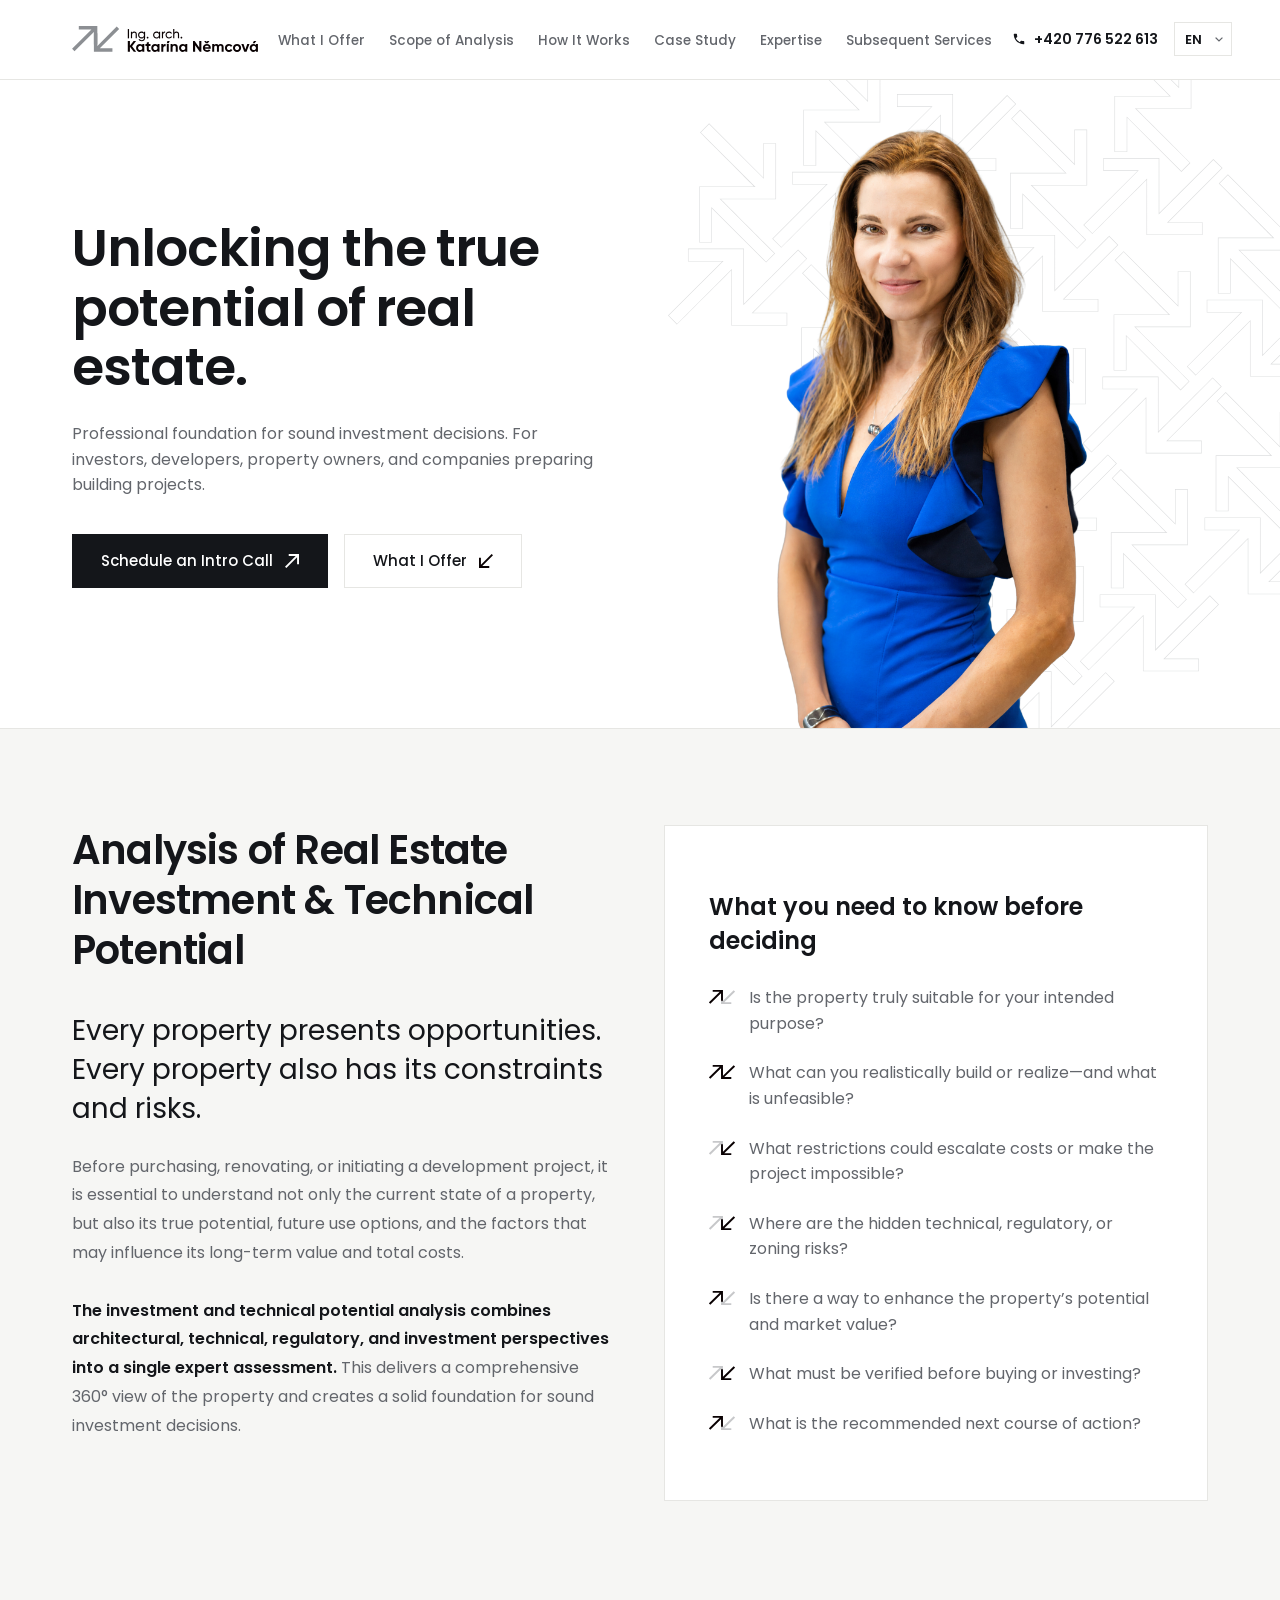
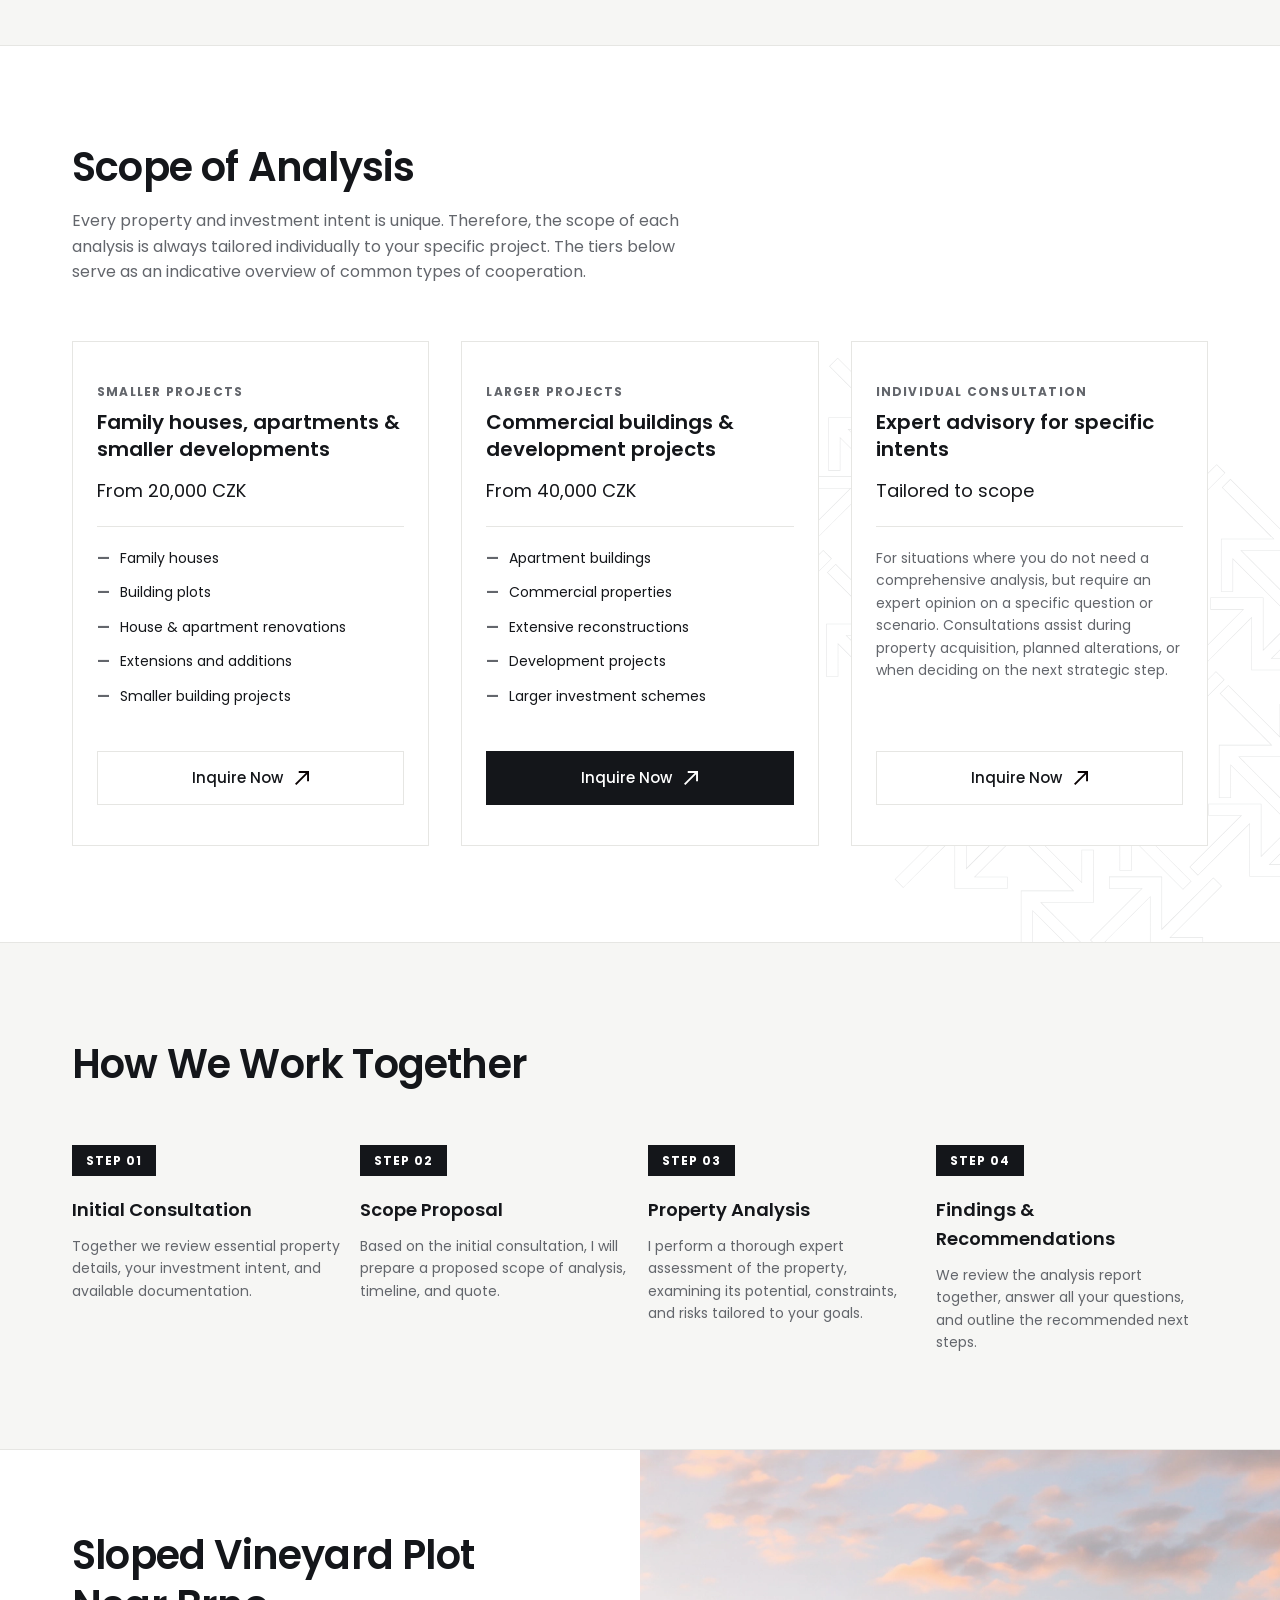
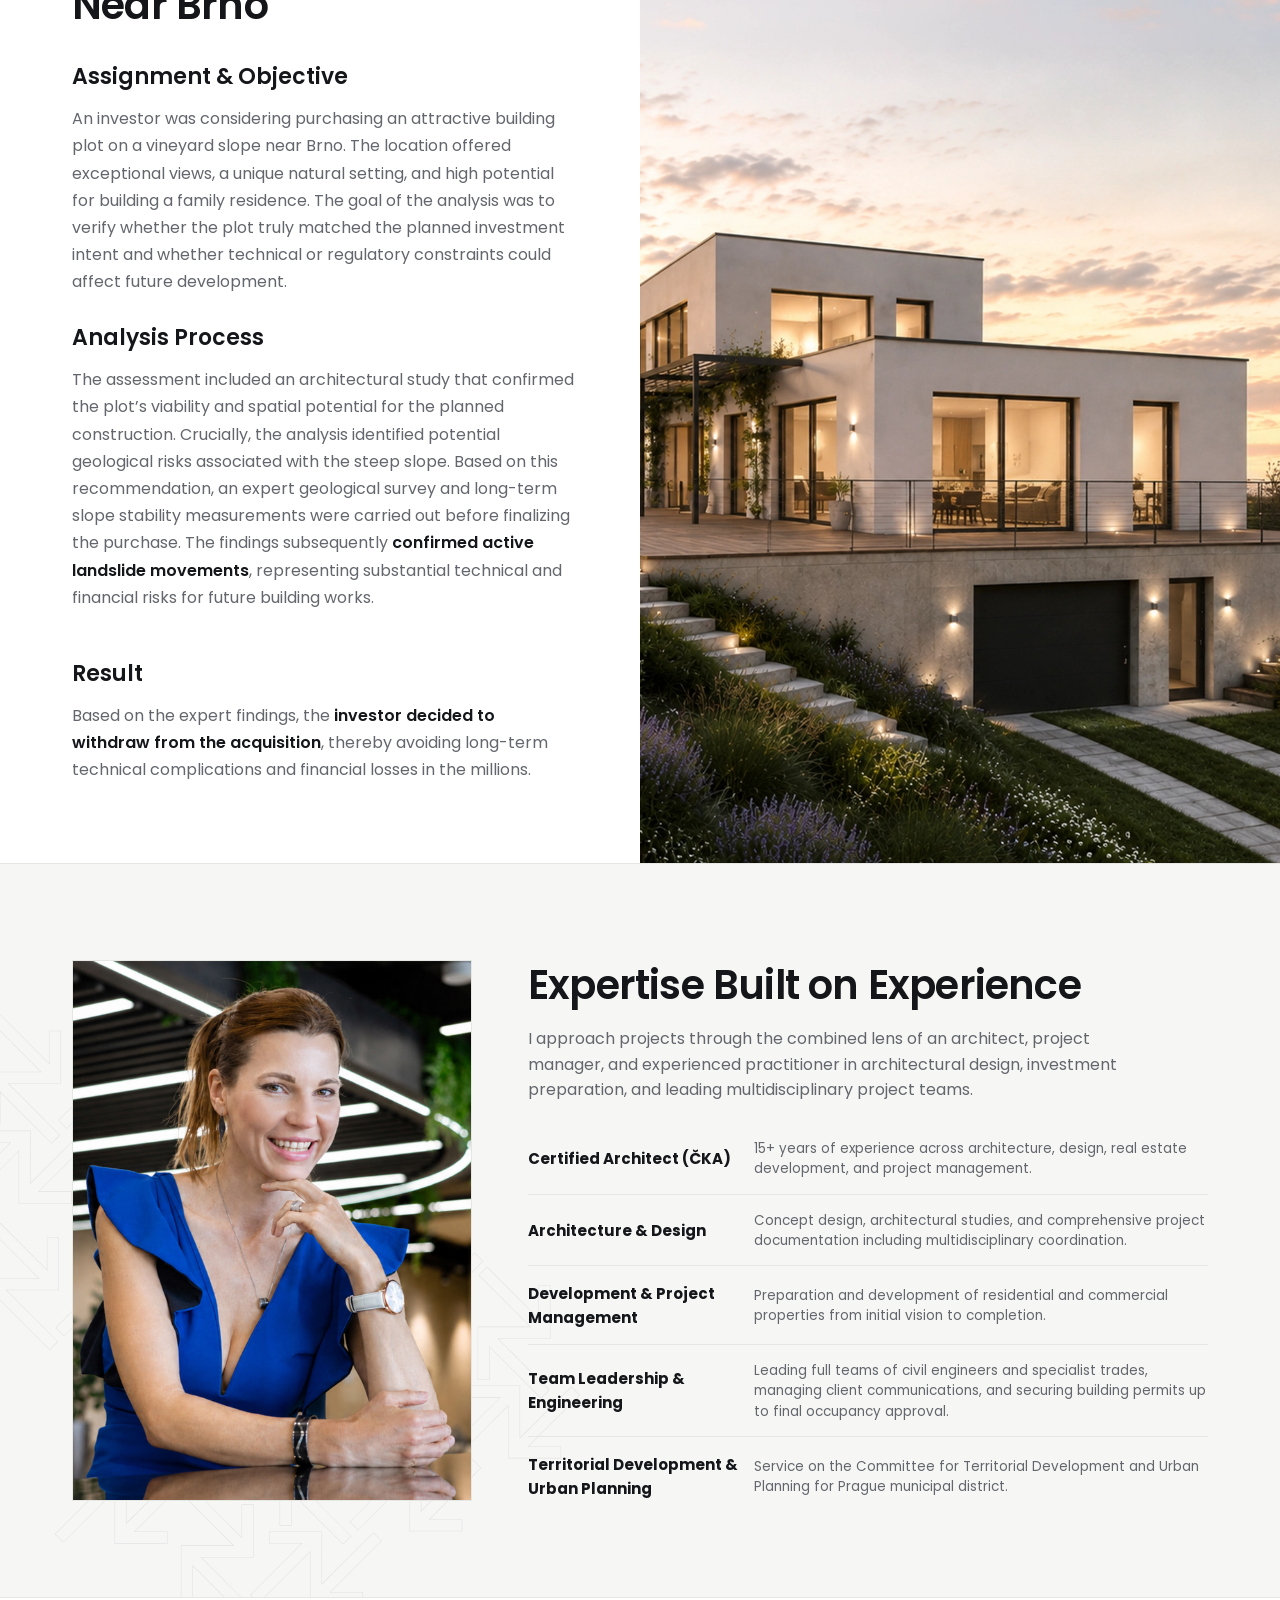
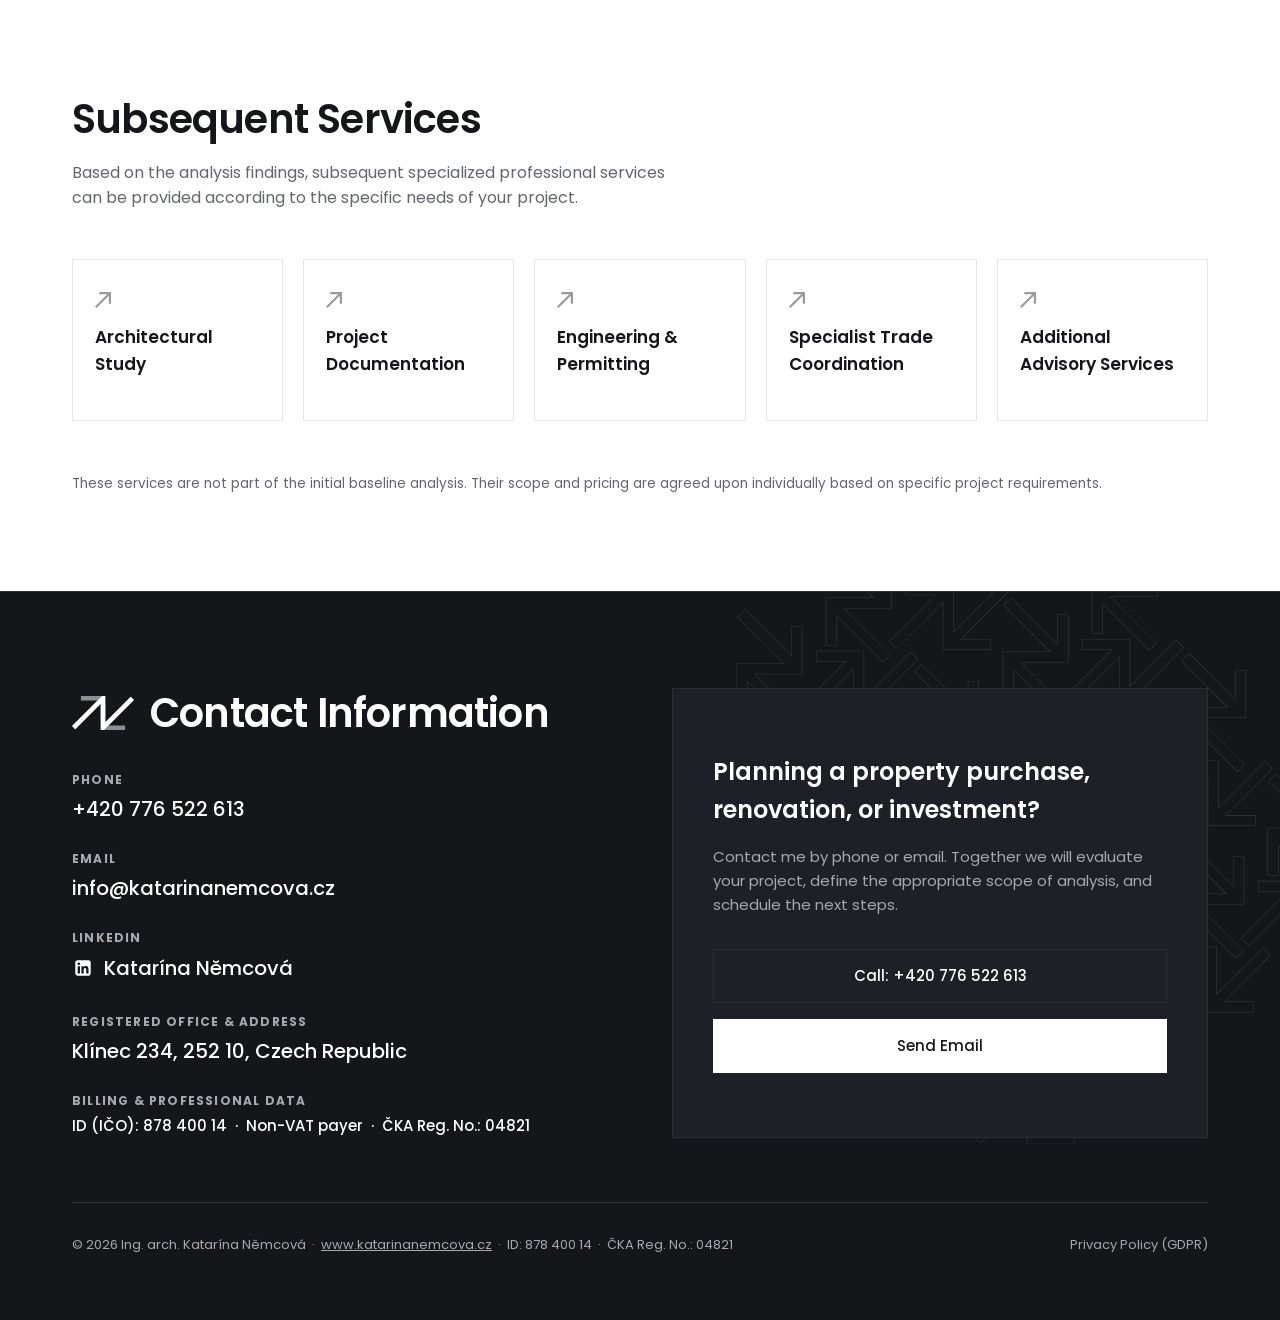
==== en/index.html @ c19e17fc "EN translation and language selection implemented." ====
<!DOCTYPE html>
<html lang="en">

<head>
  <meta charset="UTF-8">
  <meta name="viewport" content="width=device-width, initial-scale=1.0">
  <title>Ing. arch. Katarína Němcová | Independent Real Estate Investment & Technical Potential Analysis</title>
  <meta name="description"
    content="Unlocking the true potential of real estate. Architectural due diligence, technical assessment, and optimization strategies for buyers, property owners, and investors.">

  <!-- International SEO & Canonicals -->
  <link rel="canonical" href="https://www.katarinanemcova.cz/en/">
  <link rel="alternate" hreflang="cs" href="https://www.katarinanemcova.cz/">
  <link rel="alternate" hreflang="en" href="https://www.katarinanemcova.cz/en/">
  <link rel="alternate" hreflang="x-default" href="https://www.katarinanemcova.cz/en/">

  <!-- Open Graph / Social Media -->
  <meta property="og:type" content="website">
  <meta property="og:url" content="https://www.katarinanemcova.cz/en/">
  <meta property="og:title" content="Ing. arch. Katarína Němcová | Independent Real Estate Investment & Technical Potential Analysis">
  <meta property="og:description" content="Unlocking the true potential of real estate. Architectural due diligence, technical assessment, and optimization strategies for buyers, property owners, and investors.">
  <meta property="og:locale" content="en_US">
  <meta property="og:locale:alternate" content="cs_CZ">
  <meta property="og:image" content="https://www.katarinanemcova.cz/assets/images/kn-about-me.jpg">

  <!-- Twitter Card -->
  <meta name="twitter:card" content="summary_large_image">
  <meta name="twitter:title" content="Ing. arch. Katarína Němcová | Independent Real Estate Investment & Technical Potential Analysis">
  <meta name="twitter:description" content="Unlocking the true potential of real estate. Architectural due diligence, technical assessment, and optimization strategies for buyers, property owners, and investors.">
  <meta name="twitter:image" content="https://www.katarinanemcova.cz/assets/images/kn-about-me.jpg">

  <!-- Early Language Detection & Redirection -->
  <script>
    (function () {
      var pref = null;
      try { pref = localStorage.getItem('preferred_lang'); } catch (e) { }
      if (pref === 'cs') {
        var isGdpr = window.location.pathname.indexOf('gdpr.html') !== -1;
        window.location.replace((isGdpr ? '../gdpr.html' : '../index.html') + window.location.hash);
        return;
      }
      if (!pref) {
        var userLangs = navigator.languages || [navigator.language || ''];
        var isCzech = false;
        for (var i = 0; i < userLangs.length; i++) {
          var lang = (userLangs[i] || '').toLowerCase();
          if (lang.indexOf('cs') === 0) {
            isCzech = true;
            break;
          }
        }
        if (isCzech) {
          var isGdpr = window.location.pathname.indexOf('gdpr.html') !== -1;
          window.location.replace((isGdpr ? '../gdpr.html' : '../index.html') + window.location.hash);
        }
      }
    })();
  </script>

  <!-- CSS Stylesheet -->
  <link rel="stylesheet" href="../css/style.css">

  <!-- Favicon -->
  <link rel="icon" type="image/svg+xml" href="../assets/icons/symbol-black.svg">
  <link rel="shortcut icon" href="../assets/icons/symbol-black.svg">
</head>

<body>

  <!-- Sticky Navbar -->
  <header class="navbar">
    <div class="container navbar-container">
      <a href="#" class="brand-logo" aria-label="Ing. arch. Katarína Němcová">
        <img src="../assets/images/logo-full-color.svg" alt="Ing. arch. Katarína Němcová Logo">
      </a>

      <nav>
        <ul class="nav-links">
          <li><a href="#co-nabizim" class="nav-link">What I Offer</a></li>
          <li><a href="#ceny" class="nav-link">Scope of Analysis</a></li>
          <li><a href="#postup" class="nav-link">How It Works</a></li>
          <li><a href="#pripad-z-praxe" class="nav-link">Case Study</a></li>
          <li><a href="#o-mne" class="nav-link">Expertise</a></li>
          <li><a href="#sluzby" class="nav-link">Subsequent Services</a></li>
        </ul>
      </nav>

      <div class="navbar-right">
        <a href="tel:+420776522613" class="header-phone">
          <svg class="header-phone-icon" viewBox="0 0 24 24" fill="currentColor">
            <path
              d="M6.62 10.79c1.44 2.83 3.76 5.14 6.59 6.59l2.2-2.2c.27-.27.67-.36 1.02-.24 1.12.37 2.33.57 3.57.57.55 0 1 .45 1 1V20c0 .55-.45 1-1 1-9.39 0-17-7.61-17-17 0-.55.45-1 1-1h3.5c.55 0 1 .45 1 1 0 1.25.2 2.45.57 3.57.11.35.03.74-.25 1.02l-2.2 2.2z" />
          </svg>
          +420 776 522 613
        </a>

        <div class="lang-dropdown">
          <select class="lang-select" aria-label="Language selection / Výběr jazyka">
            <option value="cs">CZ</option>
            <option value="en" selected>EN</option>
          </select>
          <svg class="lang-dropdown-icon" viewBox="0 0 8 5" fill="none" xmlns="http://www.w3.org/2000/svg">
            <path d="M1 1L4 4L7 1" stroke="currentColor" stroke-width="1.2" stroke-linecap="square" />
          </svg>
        </div>
      </div>

      <!-- Mobile Hamburger Button -->
      <button class="mobile-toggle" id="mobile-toggle" aria-label="Open menu" aria-expanded="false">
        <span></span>
        <span></span>
        <span></span>
      </button>
    </div>
  </header>

  <!-- Mobile Navigation Drawer -->
  <div class="mobile-drawer" id="mobile-drawer">
    <a href="#co-nabizim" class="nav-link">What I Offer</a>
    <a href="#ceny" class="nav-link">Scope of Analysis</a>
    <a href="#postup" class="nav-link">How It Works</a>
    <a href="#pripad-z-praxe" class="nav-link">Case Study</a>
    <a href="#o-mne" class="nav-link">Expertise</a>
    <a href="#sluzby" class="nav-link">Subsequent Services</a>

    <div class="mobile-lang-row">
      <span class="mobile-lang-label">Language / Jazyk</span>
      <div class="lang-dropdown">
        <select class="lang-select" aria-label="Language selection / Výběr jazyka">
          <option value="cs">Čeština (CZ)</option>
          <option value="en" selected>English (EN)</option>
        </select>
        <svg class="lang-dropdown-icon" viewBox="0 0 8 5" fill="none" xmlns="http://www.w3.org/2000/svg">
          <path d="M1 1L4 4L7 1" stroke="currentColor" stroke-width="1.2" stroke-linecap="square" />
        </svg>
      </div>
    </div>

    <a href="tel:+420776522613" class="header-phone" style="font-size: 16px;">
      <svg class="header-phone-icon" viewBox="0 0 24 24" fill="currentColor" style="width: 16px; height: 16px;">
        <path
          d="M6.62 10.79c1.44 2.83 3.76 5.14 6.59 6.59l2.2-2.2c.27-.27.67-.36 1.02-.24 1.12.37 2.33.57 3.57.57.55 0 1 .45 1 1V20c0 .55-.45 1-1 1-9.39 0-17-7.61-17-17 0-.55.45-1 1-1h3.5c.55 0 1 .45 1 1 0 1.25.2 2.45.57 3.57.11.35.03.74-.25 1.02l-2.2 2.2z" />
      </svg>
      +420 776 522 613
    </a>
    <a href="#kontakt" class="btn btn-primary" style="margin-top: 4px; width: 100%;">
      Schedule an Intro Call
      <span class="btn-icon">
        <img src="../assets/icons/up-simple-black.svg" alt="" aria-hidden="true">
      </span>
    </a>
  </div>

  <main>
    <!-- Hero Section -->
    <section class="hero">
      <div class="container hero-grid">
        <div class="hero-content">
          <h1 class="hero-h1">Unlocking the true potential of real estate.</h1>
          <p class="hero-perex">
            Professional foundation for sound investment decisions.
            For investors, developers, property owners, and companies preparing building projects.
          </p>
          <div class="hero-actions">
            <a href="#kontakt" class="btn btn-primary">
              Schedule an Intro Call
              <span class="btn-icon">
                <img src="../assets/icons/up-simple-black.svg" alt="" aria-hidden="true">
              </span>
            </a>
            <a href="#co-nabizim" class="btn btn-secondary">
              What I Offer
              <span class="btn-icon">
                <img src="../assets/icons/down-simple-black.svg" alt="" aria-hidden="true">
              </span>
            </a>
          </div>
        </div>

        <div class="hero-visual">
          <img src="../assets/images/pattern.svg" class="hero-pattern-bg" alt="" aria-hidden="true">
          <img src="../assets/images/kn-intro-transparent.png" class="hero-portrait-img" alt="Ing. arch. Katarína Němcová">
        </div>
      </div>
    </section>

    <!-- Section 2: What I Offer -->
    <section id="co-nabizim" class="section section-alt">
      <div class="container">
        <div class="section-intro-content">
          <div class="intro-content-left">
            <h2 class="section-title">Analysis of Real Estate Investment & Technical Potential</h2>

            <h3 class="section-intro-h3">Every property presents opportunities. <br> Every property also has its constraints and risks.
            </h3>

            <div class="intro-content-text">
              <p>Before purchasing, renovating, or initiating a development project, it is essential to understand not only the current state of a property, but also its true potential, future use options, and the factors that may influence its long-term value and total costs.</p><br>
              <p><strong>The investment and technical potential analysis combines architectural, technical, regulatory, and investment perspectives into a single expert assessment.</strong> This delivers a comprehensive 360° view of the property and creates a solid foundation for sound investment decisions.</p>
            </div>
          </div>

          <div class="checklist-card">
            <h3>What you need to know before deciding</h3>
            <ul class="checklist-items">
              <li>Is the property truly suitable for your intended purpose?</li>
              <li>What can you realistically build or realize—and what is unfeasible?</li>
              <li>What restrictions could escalate costs or make the project impossible?</li>
              <li>Where are the hidden technical, regulatory, or zoning risks?</li>
              <li>Is there a way to enhance the property’s potential and market value?</li>
              <li>What must be verified before buying or investing?</li>
              <li>What is the recommended next course of action?</li>
            </ul>
          </div>
        </div>

        <div class="highlights-grid">
          <div class="highlight-card">
            <div>
              <div class="highlight-number">01 Potential</div>
              <h3 class="highlight-title">True Property Potential</h3>
              <p class="highlight-perex">Evaluating utilization scenarios, expansion capacity, and return on investment.</p>
            </div>
          </div>

          <div class="highlight-card">
            <div>
              <div class="highlight-number">02 Risks</div>
              <h3 class="highlight-title">Risk Identification</h3>
              <p class="highlight-perex">Technical, regulatory, zoning, and investment risks that can fundamentally influence project outcomes.</p>
            </div>
          </div>

          <div class="highlight-card">
            <div>
              <div class="highlight-number">03 Next Steps</div>
              <h3 class="highlight-title">Recommended Next Steps</h3>
              <p class="highlight-perex">A clear proposal for the optimal next step before committing capital or starting work.</p>
            </div>
          </div>

          <div class="highlight-card">
            <div>
              <div class="highlight-number">04 Decisions</div>
              <h3 class="highlight-title">Actionable Decision Support</h3>
              <p class="highlight-perex">An independent expert perspective that helps you prevent unexpected costs or discover hidden opportunities.</p>
            </div>
          </div>

          <div class="highlight-card">
            <div>
              <div class="highlight-number">05 Expertise</div>
              <h3 class="highlight-title">Confidence & Peace of Mind</h3>
              <p class="highlight-perex">Make strategic decisions backed by verified facts, not guesswork.</p>
            </div>
          </div>
        </div>
      </div>
    </section>

    <!-- Section 3: Scope of Analysis & Pricing -->
    <section id="ceny" class="section">
      <img src="../assets/images/pattern.svg" class="pricing-pattern-bg" alt="" aria-hidden="true">
      <div class="container">
        <h2 class="section-title">Scope of Analysis</h2>
        <p class="section-subtitle">Every property and investment intent is unique. Therefore, the scope of each analysis is always tailored individually to your specific project. The tiers below serve as an indicative overview of common types of cooperation.</p>

        <div class="pricing-grid">
          <!-- Card 1 -->
          <div class="pricing-card">
            <span class="pricing-target">Smaller Projects</span>
            <h3 class="pricing-title">Family houses, apartments & smaller developments</h3>
            <div class="pricing-price">From 20,000 CZK</div>

            <ul class="pricing-features">
              <li>Family houses</li>
              <li>Building plots</li>
              <li>House & apartment renovations</li>
              <li>Extensions and additions</li>
              <li>Smaller building projects</li>
            </ul>

            <a href="#kontakt" class="btn btn-secondary">
              Inquire Now
              <span class="btn-icon">
                <img src="../assets/icons/up-simple-black.svg" alt="" aria-hidden="true">
              </span>
            </a>
          </div>

          <!-- Card 2 (Featured / Highlighted) -->
          <div class="pricing-card">
            <span class="pricing-target">Larger Projects</span>
            <h3 class="pricing-title">Commercial buildings & development projects</h3>
            <div class="pricing-price">From 40,000 CZK</div>

            <ul class="pricing-features">
              <li>Apartment buildings</li>
              <li>Commercial properties</li>
              <li>Extensive reconstructions</li>
              <li>Development projects</li>
              <li>Larger investment schemes</li>
            </ul>

            <a href="#kontakt" class="btn btn-primary">
              Inquire Now
              <span class="btn-icon">
                <img src="../assets/icons/up-simple-black.svg" alt="" aria-hidden="true">
              </span>
            </a>
          </div>

          <!-- Card 3 -->
          <div class="pricing-card">
            <span class="pricing-target">Individual Consultation</span>
            <h3 class="pricing-title">Expert advisory for specific intents</h3>
            <div class="pricing-price">Tailored to scope</div>

            <p class="pricing-desc">For situations where you do not need a comprehensive analysis, but require an expert opinion on a specific question or scenario. Consultations assist during property acquisition, planned alterations, or when deciding on the next strategic step.</p>

            <a href="#kontakt" class="btn btn-secondary">
              Inquire Now
              <span class="btn-icon">
                <img src="../assets/icons/up-simple-black.svg" alt="" aria-hidden="true">
              </span>
            </a>
          </div>
        </div>
      </div>
    </section>

    <!-- Section 4: How We Work Together -->
    <section id="postup" class="section section-alt">
      <div class="container">
        <h2 class="section-title">How We Work Together</h2>

        <div class="process-grid">
          <div class="process-step">
            <span class="process-number">STEP 01</span>
            <h3 class="process-title">Initial Consultation</h3>
            <p class="process-desc">Together we review essential property details, your investment intent, and available documentation.</p>
          </div>

          <div class="process-step">
            <span class="process-number">STEP 02</span>
            <h3 class="process-title">Scope Proposal</h3>
            <p class="process-desc">Based on the initial consultation, I will prepare a proposed scope of analysis, timeline, and quote.</p>
          </div>

          <div class="process-step">
            <span class="process-number">STEP 03</span>
            <h3 class="process-title">Property Analysis</h3>
            <p class="process-desc">I perform a thorough expert assessment of the property, examining its potential, constraints, and risks tailored to your goals.</p>
          </div>

          <div class="process-step">
            <span class="process-number">STEP 04</span>
            <h3 class="process-title">Findings & Recommendations</h3>
            <p class="process-desc">We review the analysis report together, answer all your questions, and outline the recommended next steps.</p>
          </div>
        </div>
      </div>
    </section>

    <!-- Section 5: Case Study -->
    <section id="pripad-z-praxe" class="case-study-split-section">
      <div class="case-study-left-col">
        <h2 class="section-title">Sloped Vineyard Plot<br> Near Brno</h2>

        <div class="case-study-body">
          <h3>Assignment & Objective</h3>
          <p>An investor was considering purchasing an attractive building plot on a vineyard slope near Brno. The location offered exceptional views, a unique natural setting, and high potential for building a family residence. The goal of the analysis was to verify whether the plot truly matched the planned investment intent and whether technical or regulatory constraints could affect future development.</p>

          <h3>Analysis Process</h3>
          <p>The assessment included an architectural study that confirmed the plot’s viability and spatial potential for the planned construction. Crucially, the analysis identified potential geological risks associated with the steep slope. Based on this recommendation, an expert geological survey and long-term slope stability measurements were carried out before finalizing the purchase. The findings subsequently <strong>confirmed active landslide movements</strong>, representing substantial technical and financial risks for future building works.</p>

          <h3 class="result-h3">
            Result
          </h3>
          <p>Based on the expert findings, the <strong>investor decided to withdraw from the acquisition</strong>, thereby avoiding long-term technical complications and financial losses in the millions.</p>
        </div>
      </div>

      <div class="case-study-right-col">
        <img src="../assets/images/kn-case-study2.webp" alt="Sloped Vineyard Plot Near Brno">
      </div>
    </section>

    <!-- Section 6: Expertise -->
    <section id="o-mne" class="section section-alt">
      <img src="../assets/images/pattern.svg" class="about-pattern-bg" alt="" aria-hidden="true">
      <div class="container">
        <div class="about-grid">
          <div class="about-photo-wrapper">
            <img src="../assets/images/kn-about-me.jpg" alt="Ing. arch. Katarína Němcová">
          </div>

          <div>
            <h2 class="section-title">Expertise Built on Experience</h2>
            <p class="section-subtitle">
              I approach projects through the combined lens of an architect, project manager, and experienced practitioner in architectural design, investment preparation, and leading multidisciplinary project teams.
            </p>

            <div class="about-highlights-list">
              <div class="about-highlight-row">
                <div class="about-highlight-title">Certified Architect (ČKA)</div>
                <div class="about-highlight-desc">15+ years of experience across architecture, design, real estate development, and project management.</div>
              </div>

              <div class="about-highlight-row">
                <div class="about-highlight-title">Architecture & Design</div>
                <div class="about-highlight-desc">Concept design, architectural studies, and comprehensive project documentation including multidisciplinary coordination.</div>
              </div>

              <div class="about-highlight-row">
                <div class="about-highlight-title">Development & Project Management</div>
                <div class="about-highlight-desc">Preparation and development of residential and commercial properties from initial vision to completion.</div>
              </div>

              <div class="about-highlight-row">
                <div class="about-highlight-title">Team Leadership & Engineering</div>
                <div class="about-highlight-desc">Leading full teams of civil engineers and specialist trades, managing client communications, and securing building permits up to final occupancy approval.</div>
              </div>

              <div class="about-highlight-row">
                <div class="about-highlight-title">Territorial Development & Urban Planning</div>
                <div class="about-highlight-desc">Service on the Committee for Territorial Development and Urban Planning for Prague municipal district.</div>
              </div>
            </div>
          </div>
        </div>
      </div>
    </section>

    <!-- Section 7: Subsequent Services -->
    <section id="sluzby" class="section">
      <div class="container">
        <div class="services-header-flex">
          <div>
            <h2 class="section-title">Subsequent Services</h2>
            <p class="section-subtitle">Based on the analysis findings, subsequent specialized professional services can be provided according to the specific needs of your project.</p>
          </div>

          <div class="slider-arrows">
            <button class="slider-arrow-btn" id="services-prev" aria-label="Previous service">←</button>
            <button class="slider-arrow-btn" id="services-next" aria-label="Next service">→</button>
          </div>
        </div>

        <div class="services-grid">
          <div class="service-card">
            <img src="../assets/icons/up-simple-black.svg" class="service-icon" alt="" aria-hidden="true">
            <h3 class="service-title">Architectural Study</h3>
          </div>

          <div class="service-card">
            <img src="../assets/icons/up-simple-black.svg" class="service-icon" alt="" aria-hidden="true">
            <h3 class="service-title">Project Documentation</h3>
          </div>

          <div class="service-card">
            <img src="../assets/icons/up-simple-black.svg" class="service-icon" alt="" aria-hidden="true">
            <h3 class="service-title">Engineering & Permitting</h3>
          </div>

          <div class="service-card">
            <img src="../assets/icons/up-simple-black.svg" class="service-icon" alt="" aria-hidden="true">
            <h3 class="service-title">Specialist Trade Coordination</h3>
          </div>

          <div class="service-card">
            <img src="../assets/icons/up-simple-black.svg" class="service-icon" alt="" aria-hidden="true">
            <h3 class="service-title">Additional Advisory Services</h3>
          </div>
        </div>

        <p class="services-disclaimer">These services are not part of the initial baseline analysis. Their scope and pricing are agreed upon individually based on specific project requirements.</p>
      </div>
    </section>

    <!-- Section 8: Contact Section -->
    <section id="kontakt" class="contact-section">
      <img src="../assets/images/pattern.svg" class="contact-pattern-bg" alt="" aria-hidden="true">
      <div class="container">
        <div class="contact-grid">
          <div>
            <h2 class="section-title section-title-dark contact-title-with-icon">
              <img src="../assets/icons/n-footer-alt.svg" class="contact-title-icon" alt="" aria-hidden="true">
              Contact Information
            </h2>

            <div class="contact-info-list">
              <div class="contact-item">
                <span class="contact-label">Phone</span>
                <span class="contact-value"><a href="tel:+420776522613">+420 776 522 613</a></span>
              </div>

              <div class="contact-item">
                <span class="contact-label">Email</span>
                <span class="contact-value"><a href="mailto:info@katarinanemcova.cz">info@katarinanemcova.cz</a></span>
              </div>

              <div class="contact-item contact-linkedin-item">
                <span class="contact-label">LinkedIn</span>
                <span class="contact-value">
                  <a href="https://www.linkedin.com/in/katarína-němcová-4073866b" target="_blank"
                    rel="noopener noreferrer">
                    <img src="../assets/icons/square-linkedin-brands-solid-full.svg" alt="" class="contact-linkedin-icon"
                      aria-hidden="true">
                    Katarína Němcová
                  </a>
                </span>
              </div>

              <div class="contact-item">
                <span class="contact-label">Registered Office & Address</span>
                <span class="contact-value">Klínec 234, 252 10, Czech Republic</span>
              </div>

              <div class="contact-item">
                <span class="contact-label">Billing & Professional Data</span>
                <span class="contact-value" style="font-size: 15px;">ID (IČO): 878 400 14 &nbsp;·&nbsp; Non-VAT payer
                  &nbsp;·&nbsp; ČKA Reg. No.:
                  04821</span>
              </div>
            </div>
          </div>

          <div class="contact-action-box">
            <h3 class="contact-action-title">Planning a property purchase, renovation, or investment?</h3>
            <p class="contact-action-desc">
              Contact me by phone or email. Together we will evaluate your project, define the appropriate scope of analysis, and schedule the next steps.
            </p>
            <div style="display: flex; flex-direction: column; gap: 16px;">
              <a href="tel:+420776522613" class="btn btn-outline-white">
                Call: +420 776 522 613
              </a>
              <a href="mailto:info@katarinanemcova.cz" class="btn btn-primary"
                style="background: white; color: var(--color-bg-dark);">
                Send Email
              </a>
            </div>
          </div>
        </div>

        <div class="footer-bottom">
          <div>
            © 2026 Ing. arch. Katarína Němcová &nbsp;·&nbsp; <a href="https://www.katarinanemcova.cz/en/" target="_blank"
              style="color: inherit; text-decoration: underline;">www.katarinanemcova.cz</a> &nbsp;·&nbsp; ID: 878 400
            14 &nbsp;·&nbsp; ČKA Reg. No.: 04821
          </div>
          <div class="footer-links">
            <a href="gdpr.html">Privacy Policy (GDPR)</a>
          </div>
        </div>
      </div>
    </section>
  </main>

  <script src="../js/main.js"></script>
</body>

</html>
---- css/style.css ----
/* ==========================================================================
   Design System & CSS Variables
   Ing. arch. Katarína Němcová — Architektonická & Majetková Analýza
   ========================================================================== */

@import url('https://fonts.googleapis.com/css2?family=Poppins:wght@300;400;500;600;700;800&display=swap');

:root {
  /* Color Tokens */
  --color-bg-primary: #FFFFFF;
  --color-bg-secondary: #F6F6F4;
  --color-bg-dark: #14161A;
  --color-bg-dark-card: #1D2026;

  --color-text-main: #14161A;
  --color-text-muted: #63666C;
  --color-text-light: #8E9299;
  --color-text-on-dark: #FFFFFF;
  --color-text-muted-dark: #A7A9AE;

  --color-accent: #14161A;
  --color-accent-light: #2C2E33;
  --color-border: #E6E6E3;
  --color-border-dark: #2C2E33;

  /* Typography */
  --font-family: 'Poppins', -apple-system, BlinkMacSystemFont, sans-serif;

  /* Layout & Spacing */
  --max-width: 1200px;
  --container-padding: 32px;
  --header-height: 80px;

  /* Transitions */
  --transition-fast: 0.2s ease;
  --transition-normal: 0.3s ease;
}

/* Resets & Global Styles */
*,
*::before,
*::after {
  box-sizing: border-box;
  margin: 0;
  padding: 0;
  /* CRITICAL DIRECTIVE: Sharp edges everywhere */
  border-radius: 0 !important;
}

html {
  scroll-behavior: smooth;
  font-size: 16px;
}

body {
  font-family: var(--font-family);
  background-color: var(--color-bg-primary);
  color: var(--color-text-main);
  line-height: 1.6;
  -webkit-font-smoothing: antialiased;
  -moz-osx-font-smoothing: grayscale;
}

img {
  max-width: 100%;
  height: auto;
  display: block;
  object-fit: cover;
}

a {
  color: inherit;
  text-decoration: none;
  transition: color var(--transition-fast);
}

button {
  font-family: inherit;
  cursor: pointer;
  border: none;
  background: none;
}

/* Section Container */
.container {
  max-width: var(--max-width);
  margin: 0 auto;
  padding-left: var(--container-padding);
  padding-right: var(--container-padding);
}

.section {
  padding: 96px 0;
}

.section-alt {
  background-color: var(--color-bg-secondary);
  border-top: 1px solid var(--color-border);
  border-bottom: 1px solid var(--color-border);
}

.section-dark {
  background-color: var(--color-bg-dark);
  color: var(--color-text-on-dark);
}

/* Badge / Label */
.section-title {
  font-size: clamp(28px, 4vw, 40px);
  font-weight: 600;
  letter-spacing: -0.02em;
  color: var(--color-text-main);
  line-height: 1.25;
  margin-bottom: 16px;
  max-width: 620px;
}

.section-title-dark {
  color: var(--color-text-on-dark);
}

.section-subtitle {
  font-size: 16px;
  color: var(--color-text-muted);
  max-width: 620px;
  line-height: 1.6;
}

.section-subtitle-dark {
  color: var(--color-text-muted-dark);
}

/* Buttons (Sharp Corners & Modern Hover) */
.btn {
  display: inline-flex;
  align-items: center;
  justify-content: center;
  gap: 12px;
  padding: 14px 28px;
  font-size: 15px;
  font-weight: 500;
  transition: all var(--transition-fast);
  white-space: nowrap;
  border: 1px solid transparent;
}

.btn-primary {
  background-color: var(--color-bg-dark);
  color: var(--color-text-on-dark);
}

.btn-primary:hover {
  background-color: #2C3038;
  transform: translateY(-2px);
}

.btn-secondary {
  background-color: transparent;
  color: var(--color-text-main);
  border-color: var(--color-border);
}

.btn-secondary:hover {
  border-color: var(--color-text-main);
  background-color: rgba(20, 22, 26, 0.04);
}

.btn-outline-white {
  background-color: transparent;
  color: var(--color-text-on-dark);
  border-color: var(--color-border-dark);
}

.btn-outline-white:hover {
  background-color: rgba(255, 255, 255, 0.1);
  border-color: var(--color-text-on-dark);
}

.btn-icon {
  display: inline-flex;
  align-items: center;
  justify-content: center;
  width: 14px;
  height: 14px;
  transition: transform var(--transition-fast);
}

.btn-icon img {
  width: 100%;
  height: 100%;
  object-fit: contain;
  display: block;
}

.btn-primary .btn-icon img,
.btn-outline-white .btn-icon img {
  filter: brightness(0) invert(1);
}

.btn:hover .btn-icon {
  transform: translate(3px, -3px);
}

/* Navigation Bar */
.navbar {
  position: sticky;
  top: 0;
  z-index: 100;
  background-color: var(--color-bg-primary);
  border-bottom: 1px solid var(--color-border);
  height: var(--header-height);
  display: flex;
  align-items: center;
}

.navbar-container {
  display: flex;
  align-items: center;
  justify-content: space-between;
  width: 100%;
  gap: 20px;
}

.brand-logo {
  display: flex;
  align-items: center;
  text-decoration: none;
  flex-shrink: 0;
}

.brand-logo img {
  height: 26px;
  width: auto;
  display: block;
}

.nav-links {
  display: flex;
  align-items: center;
  gap: 24px;
  list-style: none;
  margin: 0;
  padding: 0;
}

.nav-link {
  font-size: 13.5px;
  font-weight: 500;
  color: var(--color-text-muted);
  white-space: nowrap;
}

.nav-link:hover,
.nav-link.active {
  color: var(--color-text-main);
}

.navbar-right {
  display: flex;
  align-items: center;
  gap: 16px;
}

/* Language Dropdown Selector */
.lang-dropdown {
  position: relative;
  display: inline-flex;
  align-items: center;
}

.lang-select {
  appearance: none;
  -webkit-appearance: none;
  -moz-appearance: none;
  background: transparent;
  border: 1px solid var(--color-border);
  padding: 6px 26px 6px 10px;
  font-family: var(--font-family);
  font-size: 13px;
  font-weight: 600;
  letter-spacing: 0.02em;
  color: var(--color-text-main);
  cursor: pointer;
  outline: none;
  transition: border-color var(--transition-fast), background-color var(--transition-fast);
  line-height: 1;
  height: 34px;
}

.lang-select:hover,
.lang-select:focus {
  border-color: var(--color-accent);
  background-color: var(--color-bg-secondary);
}

.lang-select option {
  background: white;
  color: var(--color-text-main);
  font-family: var(--font-family);
  font-size: 13px;
  font-weight: 500;
  padding: 4px;
}

.lang-dropdown-icon {
  position: absolute;
  right: 9px;
  width: 8px;
  height: 5px;
  pointer-events: none;
  color: var(--color-text-muted);
  transition: color var(--transition-fast);
}

.lang-dropdown:hover .lang-dropdown-icon {
  color: var(--color-text-main);
}

.mobile-lang-row {
  display: flex;
  align-items: center;
  justify-content: space-between;
  border-top: 1px solid var(--color-border);
  padding-top: 16px;
  margin-top: 4px;
}

.mobile-lang-label {
  font-size: 14px;
  font-weight: 500;
  color: var(--color-text-muted);
}

.header-phone {
  font-size: 14px;
  font-weight: 600;
  color: var(--color-text-main);
  display: inline-flex;
  align-items: center;
  gap: 8px;
  white-space: nowrap;
  padding: 6px 0;
  transition: opacity var(--transition-fast);
}

.header-phone:hover {
  opacity: 0.75;
}

.header-phone-icon {
  width: 14px;
  height: 14px;
  fill: currentColor;
}

/* Mobile Drawer Toggle */
.mobile-toggle {
  display: none;
  flex-direction: column;
  justify-content: center;
  align-items: center;
  width: 44px;
  height: 44px;
  border: 1px solid var(--color-border);
  background: white;
  cursor: pointer;
}

.mobile-toggle span {
  width: 20px;
  height: 2px;
  background-color: var(--color-text-main);
  transition: all var(--transition-fast);
  margin: 2px 0;
}

.mobile-toggle[aria-expanded="true"] span:nth-child(1) {
  transform: translateY(6px) rotate(45deg);
}

.mobile-toggle[aria-expanded="true"] span:nth-child(2) {
  opacity: 0;
}

.mobile-toggle[aria-expanded="true"] span:nth-child(3) {
  transform: translateY(-6px) rotate(-45deg);
}

/* Mobile Drawer Menu */
.mobile-drawer {
  position: fixed;
  top: var(--header-height);
  left: 0;
  right: 0;
  background: white;
  border-bottom: 1px solid var(--color-border);
  padding: 24px var(--container-padding);
  display: flex;
  flex-direction: column;
  gap: 16px;
  transform: translateY(-150%);
  transition: transform var(--transition-normal);
  z-index: 99;
}

.mobile-drawer.is-open {
  transform: translateY(0);
}

.mobile-drawer .nav-link {
  font-size: 16px;
  padding: 8px 0;
}

.mobile-drawer .header-phone {
  display: inline-flex !important;
  border-top: 1px solid var(--color-border);
  padding-top: 16px;
  margin-top: 8px;
}

/* Hero Section */
.hero {
  position: relative;
  padding: 48px 0 0;
  overflow: hidden;
  background-color: var(--color-bg-primary);
}

.hero-grid {
  display: grid;
  grid-template-columns: 1fr 1fr;
  gap: 32px;
  align-items: center;
  position: relative;
}

.hero-content {
  max-width: 540px;
  padding-bottom: 0;
}

@media (min-width: 993px) {
  .hero-content {
    margin-top: -50px;
  }
}

.hero-h1 {
  font-size: clamp(32px, 4.5vw, 52px);
  font-weight: 600;
  line-height: 1.15;
  letter-spacing: -0.02em;
  color: var(--color-text-main);
  margin-bottom: 24px;
}

.hero-perex {
  font-size: 16px;
  line-height: 1.6;
  color: var(--color-text-muted);
  margin-bottom: 36px;
}

.hero-actions {
  display: flex;
  gap: 16px;
  flex-wrap: wrap;
}

/* Hero Visual with Pattern and Transparent Portrait */
.hero-visual {
  position: relative;
  display: flex;
  align-items: center;
  justify-content: center;
  width: 100%;
  height: 100%;
}

/* Pattern background positioned behind portrait (z-index: 1) */
.hero-pattern-bg {
  position: absolute;
  top: -95px;
  right: -120px;
  width: 760px;
  max-width: none;
  height: auto;
  z-index: 1;
  pointer-events: none;
  opacity: 0.95;
}

@media (min-width: 993px) {
  .hero-pattern-bg {
    right: -220px;
  }
}

/* Transparent PNG portrait on top of pattern (z-index: 2) */
.hero-portrait-img {
  position: relative;
  z-index: 2;
  height: auto;
  max-height: 600px;
  width: auto;
  max-width: 100%;
  display: block;
  object-fit: contain;
  object-position: bottom center;
}

@media (max-width: 992px) {
  .hero-visual {
    margin-top: 16px;
    justify-content: center;
  }

  .hero-pattern-bg {
    width: 380px;
    right: auto;
    left: 50%;
    top: 0;
    transform: translateX(-50%);
    opacity: 0.75;
  }
}

/* Section: Co Nabízím (Highlights Grid) */
.highlights-grid {
  display: grid;
  grid-template-columns: repeat(auto-fit, minmax(320px, 1fr));
  gap: 32px;
  margin-top: 48px;
}

.highlight-card {
  background: white;
  border: 1px solid var(--color-border);
  padding: 36px 32px;
  transition: all var(--transition-fast);
  display: flex;
  flex-direction: column;
  justify-content: space-between;
}

.highlight-card:hover {
  border-color: var(--color-text-main);
  box-shadow: 0 12px 24px rgba(0, 0, 0, 0.04);
}

.highlight-number {
  font-size: 13px;
  font-weight: 700;
  color: var(--color-text-light);
  margin-bottom: 16px;
}

.highlight-title {
  font-size: 20px;
  font-weight: 600;
  color: var(--color-text-main);
  margin-bottom: 12px;
}

.highlight-perex {
  font-size: 15px;
  color: var(--color-text-muted);
  line-height: 1.6;
}

/* Section: Co Nabízím - Introductory Content */
.section-intro-h3 {
  font-size: clamp(20px, 3vw, 28px);
  font-weight: 400;
  color: var(--color-text-main);
  line-height: 1.4;
  margin-bottom: 24px;
  margin-top: 8px;
  max-width: 640px;
}

.section-intro-content {
  display: grid;
  grid-template-columns: 1fr 1fr;
  gap: 48px;
  margin-bottom: 48px;
  align-items: stretch;
}

.intro-content-left {
  display: flex;
  flex-direction: column;
}

.intro-content-left .section-title {
  margin-bottom: 28px;
}

.intro-content-text {
  font-size: 16px;
  color: var(--color-text-muted);
  line-height: 1.8;
}

.intro-content-text strong {
  color: var(--color-text-main);
  font-weight: 600;
}

.checklist-card {
  background: white;
  border: 1px solid var(--color-border);
  padding: 64px 44px;
  transition: all var(--transition-fast);
  display: flex;
  flex-direction: column;
  justify-content: center;
  height: 100%;
  min-height: 600px;
}

.checklist-card:hover {
  border-color: var(--color-text-main);
  box-shadow: 0 12px 24px rgba(0, 0, 0, 0.04);
}

.checklist-card h3 {
  font-size: clamp(18px, 2.5vw, 24px);
  font-weight: 600;
  color: var(--color-text-main);
  line-height: 1.4;
  margin-bottom: 28px;
}

.checklist-items {
  list-style: none;
  display: flex;
  flex-direction: column;
  gap: 24px;
  margin: 0;
  padding: 0;
}

.checklist-items li {
  display: flex;
  align-items: flex-start;
  gap: 14px;
  font-size: 16px;
  color: var(--color-text-muted);
  line-height: 1.6;
  padding-left: 0;
}

.checklist-items li::before {
  content: '';
  width: 25.5px;
  height: 14px;
  flex-shrink: 0;
  display: inline-block;
  background-size: contain;
  background-repeat: no-repeat;
  background-position: center;
  margin-top: 5px;
}

.checklist-items li:nth-child(1)::before,
.checklist-items li:nth-child(5)::before,
.checklist-items li:nth-child(7)::before {
  background-image: url('../assets/icons/up-25k.svg');
}

.checklist-items li:nth-child(2)::before {
  background-image: url('../assets/icons/symbol-black.svg');
}

.checklist-items li:nth-child(3)::before,
.checklist-items li:nth-child(4)::before,
.checklist-items li:nth-child(6)::before {
  background-image: url('../assets/icons/down-25k.svg');
}

/* Hide the highlight cards grid below */
.highlights-grid {
  display: none !important;
}

/* Section: Rozsah Analýzy a Ceny (3 Breakdown Cards) */
#ceny {
  position: relative;
  overflow: hidden;
}

#ceny .container,
#pricing .container {
  position: relative;
  z-index: 1;
}

.pricing-pattern-bg {
  position: absolute;
  bottom: -80px;
  right: -140px;
  width: 720px;
  max-width: none;
  height: auto;
  pointer-events: none;
  opacity: 0.75;
  z-index: 0;
}

@media (max-width: 992px) {
  .pricing-pattern-bg {
    width: 450px;
    right: -100px;
    bottom: -50px;
    opacity: 0.6;
  }
}

.pricing-grid {
  display: grid;
  grid-template-columns: repeat(3, 1fr);
  gap: 32px;
  margin-top: 56px;
}

.pricing-card {
  background: white;
  border: 1px solid var(--color-border);
  padding: 40px 24px;
  display: flex;
  flex-direction: column;
  position: relative;
  transition: all var(--transition-fast);
}

.pricing-card .btn {
  margin-top: auto;
}

.pricing-card.featured {
  border: 2px solid var(--color-bg-dark);
}

.pricing-card.featured::before {
  content: 'NEJŽÁDANĚJŠÍ';
  position: absolute;
  top: -14px;
  left: 24px;
  background: var(--color-bg-dark);
  color: white;
  font-size: 11px;
  font-weight: 700;
  padding: 4px 12px;
  letter-spacing: 0.1em;
}

.pricing-target {
  font-size: 12px;
  font-weight: 700;
  letter-spacing: 0.1em;
  text-transform: uppercase;
  color: var(--color-text-muted);
  margin-bottom: 8px;
}

.pricing-title {
  font-size: 20px;
  line-height: 1.35;
  font-weight: 600;
  color: var(--color-text-main);
  margin-bottom: 12px;
  min-height: 56px;
}

.pricing-desc {
  font-size: 14px;
  color: var(--color-text-muted);
  margin-bottom: 24px;
  min-height: 48px;
}

.pricing-price {
  font-size: 18px;
  font-weight: 400;
  color: var(--color-text-main);
  padding-bottom: 20px;
  margin-bottom: 20px;
  border-bottom: 1px solid var(--color-border);
}

.pricing-price span {
  font-size: 13px;
  font-weight: 400;
  color: var(--color-text-muted);
}

.pricing-features {
  list-style: none;
  margin-bottom: 32px;
  flex: 1;
}

.pricing-features li {
  font-size: 14px;
  color: var(--color-text-main);
  margin-bottom: 12px;
  display: flex;
  align-items: flex-start;
  gap: 10px;
}

.pricing-features li::before {
  content: '—';
  color: var(--color-text-muted);
  font-weight: 700;
}

/* Section: Jak spolupráce probíhá (Process 4 Steps) */
.process-grid {
  display: flex;
  align-items: flex-start;
  gap: 16px;
  margin-top: 56px;
}

.process-step {
  flex: 1;
  border-top: none;
  padding-top: 0;
}

.process-number {
  font-size: 12px;
  font-weight: 700;
  letter-spacing: 0.08em;
  color: white;
  background-color: var(--color-bg-dark);
  padding: 6px 14px;
  margin-bottom: 20px;
  display: inline-block;
  border: none;
}

.process-title {
  font-size: 18px;
  font-weight: 600;
  color: var(--color-text-main);
  margin-bottom: 10px;
}

.process-desc {
  font-size: 14px;
  color: var(--color-text-muted);
  line-height: 1.6;
}

/* Services Header Flex & Arrow Controls */
.services-header-flex {
  display: flex;
  justify-content: space-between;
  align-items: flex-end;
  gap: 24px;
  flex-wrap: wrap;
}

.services-disclaimer {
  font-size: 13.5px;
  color: var(--color-text-muted);
  line-height: 1.6;
  margin-top: 28px;
}

.slider-arrows {
  display: none;
  /* Hidden on desktop when all cards fit cleanly */
  gap: 12px;
}

.slider-arrow-btn {
  width: 44px;
  height: 44px;
  border: 1px solid var(--color-border);
  background: white;
  color: var(--color-text-main);
  display: inline-flex;
  align-items: center;
  justify-content: center;
  font-size: 18px;
  cursor: pointer;
  transition: all var(--transition-fast);
}

.slider-arrow-btn:hover {
  background: var(--color-bg-dark);
  color: white;
  border-color: var(--color-bg-dark);
}

/* Section: Navazující Služby (Horizontally Scrollable Single Line & Responsive Fit) */
.services-grid {
  display: flex !important;
  flex-direction: row !important;
  flex-wrap: nowrap !important;
  gap: 20px;
  margin-top: 48px;
  overflow-x: auto !important;
  overflow-y: hidden;
  padding-bottom: 24px;
  scroll-snap-type: x mandatory;
  -webkit-overflow-scrolling: touch;
  scrollbar-width: thin;
  scrollbar-color: var(--color-bg-dark) var(--color-bg-secondary);
}

.services-grid::-webkit-scrollbar {
  height: 6px;
}

.services-grid::-webkit-scrollbar-track {
  background: var(--color-bg-secondary);
}

.services-grid::-webkit-scrollbar-thumb {
  background: var(--color-bg-dark);
}

.service-card {
  flex: 1 0 210px !important;
  min-width: 210px !important;
  background: white;
  border: 1px solid var(--color-border);
  padding: 32px 22px;
  transition: all var(--transition-fast);
  scroll-snap-align: start;
}

.service-card:hover {
  border-color: var(--color-text-main);
}

/* Section: Případ z praxe (Full-bleed Split Case Study) */
.case-study-split-section {
  display: grid;
  grid-template-columns: 1fr 1fr;
  align-items: stretch;
  background-color: var(--color-bg-primary);
  position: relative;
  overflow: hidden;
  padding: 0;
}

.case-study-left-col {
  padding-top: 80px;
  padding-bottom: 80px;
  padding-left: max(32px, calc((100vw - 1200px) / 2 + 32px));
  padding-right: 64px;
  display: flex;
  flex-direction: column;
  justify-content: center;
}

.case-study-symbol-icon {
  height: clamp(21px, 3vw, 27px);
  width: auto;
  object-fit: contain;
  margin-bottom: 18px;
  align-self: flex-start;
}

.case-study-left-col .section-title {
  max-width: 100%;
  margin-bottom: 32px;
}

.case-study-left-col .section-subtitle {
  max-width: 100%;
  margin-bottom: 32px;
}

.case-study-body h3 {
  font-size: clamp(18px, 2.5vw, 22px);
  font-weight: 600;
  color: var(--color-text-main);
  line-height: 1.4;
  margin-top: 28px;
  margin-bottom: 12px;
}

.result-h3 {
  display: inline-flex;
  align-items: center;
  gap: 10px;
}

.result-icon {
  width: 16px;
  height: 16px;
  object-fit: contain;
  flex-shrink: 0;
}

.case-study-body h3:first-of-type {
  margin-top: 0;
}

.case-study-body p {
  font-size: 16px;
  color: var(--color-text-muted);
  line-height: 1.7;
  margin: 0 0 20px 0;
}

.case-study-body strong {
  color: var(--color-text-main);
  font-weight: 600;
}

.case-study-body p:last-child {
  margin-bottom: 0;
}

.case-study-right-col {
  position: relative;
  width: 100%;
  height: 100%;
  min-height: 100%;
  overflow: hidden;
}

.case-study-right-col img {
  width: 100%;
  height: 100%;
  object-fit: cover;
  display: block;
}

.case-study-table {
  width: 100%;
  border-collapse: collapse;
  border: 1px solid var(--color-border);
  background: white;
}

.case-study-table tr {
  border-bottom: 1px solid var(--color-border);
}

.case-study-table tr:last-child {
  border-bottom: none;
}

.case-study-table td {
  padding: 18px 24px;
  font-size: 14px;
  vertical-align: top;
}

.case-study-table td:first-child {
  font-weight: 600;
  color: var(--color-text-main);
  width: 38%;
  background-color: var(--color-bg-secondary);
  border-right: 1px solid var(--color-border);
}

.case-study-table td:last-child {
  color: var(--color-text-muted);
}

/* Section: Moje Odbornost (About me) */
#o-mne {
  position: relative;
  overflow: hidden;
}

#o-mne .container,
#expertise .container {
  position: relative;
  z-index: 1;
}

.about-pattern-bg {
  position: absolute;
  bottom: -80px;
  left: -140px;
  width: 720px;
  max-width: none;
  height: auto;
  pointer-events: none;
  opacity: 0.75;
  z-index: 0;
}

@media (max-width: 992px) {
  .about-pattern-bg {
    width: 450px;
    left: -100px;
    bottom: -50px;
    opacity: 0.6;
  }
}

.about-grid {
  display: grid;
  grid-template-columns: 400px 1fr;
  gap: 56px;
  align-items: center;
}

.about-photo-wrapper {
  border: 1px solid var(--color-border);
  height: 100%;
  min-height: 520px;
  overflow: hidden;
}

.about-photo-wrapper img {
  width: 100%;
  height: 100%;
  object-fit: cover;
}

.about-highlights-list {
  display: flex;
  flex-direction: column;
  gap: 16px;
  margin-top: 36px;
}

.about-highlight-row {
  display: grid;
  grid-template-columns: 210px 1fr;
  align-items: center;
  gap: 16px;
  padding-bottom: 14px;
  border-bottom: 1px solid var(--color-border);
}

.about-highlight-row:last-child {
  border-bottom: none;
  padding-bottom: 0;
}

.about-highlight-title {
  font-size: 15px;
  font-weight: 700;
  color: var(--color-text-main);
}

.about-highlight-desc {
  font-size: 13.5px;
  color: var(--color-text-muted);
  line-height: 1.5;
}

/* Section: Navazující Služby (Styling) */
.service-icon {
  width: 16px;
  height: 16px;
  margin-bottom: 16px;
  object-fit: contain;
  opacity: 0.4;
  transition: opacity var(--transition-fast), transform var(--transition-fast);
}

.service-card:hover .service-icon {
  opacity: 1;
  transform: translate(2px, -2px);
}

.service-title {
  font-size: 17px;
  font-weight: 600;
  color: var(--color-text-main);
  margin-bottom: 10px;
}

.service-desc {
  font-size: 13px;
  color: var(--color-text-muted);
  line-height: 1.6;
}

/* Section: Contact & Footer */
.contact-section {
  position: relative;
  overflow: hidden;
  padding: 96px 0 64px;
  background-color: var(--color-bg-dark);
  color: var(--color-text-on-dark);
  border-top: 1px solid var(--color-border-dark);
}

.contact-section .container {
  position: relative;
  z-index: 1;
}

.contact-pattern-bg {
  position: absolute;
  top: -60px;
  right: -80px;
  width: 650px;
  height: auto;
  pointer-events: none;
  filter: brightness(0) invert(1);
  opacity: 0.15;
  z-index: 0;
}

.contact-title-with-icon {
  display: flex;
  align-items: center;
  gap: 16px;
}

.contact-title-icon {
  height: clamp(26px, 3.5vw, 34px);
  width: auto;
  object-fit: contain;
  flex-shrink: 0;
}

.contact-grid {
  display: grid;
  grid-template-columns: 1fr 1fr;
  gap: 64px;
  margin-bottom: 64px;
}

.contact-info-list {
  display: flex;
  flex-direction: column;
  gap: 24px;
  margin-top: 32px;
}

.contact-primary-items {
  display: grid;
  grid-template-columns: repeat(2, minmax(0, 1fr));
  gap: 24px;
}

.contact-item {
  display: flex;
  flex-direction: column;
  gap: 4px;
}

.contact-label {
  font-size: 12px;
  font-weight: 700;
  letter-spacing: 0.1em;
  color: var(--color-text-muted-dark);
  text-transform: uppercase;
}

.contact-value {
  font-size: 20px;
  font-weight: 500;
  color: var(--color-text-on-dark);
}

.contact-value a:hover {
  text-decoration: underline;
}

.contact-linkedin-item .contact-value a {
  display: inline-flex;
  align-items: center;
  gap: 10px;
}

.contact-linkedin-icon {
  width: 22px;
  height: 22px;
  object-fit: contain;
  filter: invert(1);
}

.contact-action-box {
  background: var(--color-bg-dark-card);
  border: 1px solid var(--color-border-dark);
  padding: 48px 40px;
  display: flex;
  flex-direction: column;
  justify-content: center;
}

.contact-action-title {
  font-size: 24px;
  font-weight: 600;
  margin-bottom: 16px;
}

.contact-action-desc {
  font-size: 15px;
  color: var(--color-text-muted-dark);
  margin-bottom: 32px;
}

/* Footer Bottom */
.footer-bottom {
  border-top: 1px solid var(--color-border-dark);
  padding-top: 32px;
  display: flex;
  align-items: center;
  justify-content: space-between;
  flex-wrap: wrap;
  gap: 16px;
  font-size: 13px;
  color: var(--color-text-muted-dark);
}

.footer-links {
  display: flex;
  gap: 24px;
}

.footer-links a {
  color: var(--color-text-muted-dark);
}

.footer-links a:hover {
  color: white;
  text-decoration: underline;
}

/* GDPR Subpage Styling */
.gdpr-content {
  max-width: 800px;
  margin: 0 auto;
  padding: 64px 0 96px;
}

.gdpr-content h1 {
  font-size: 36px;
  margin-bottom: 24px;
}

.gdpr-content h2 {
  font-size: 22px;
  margin: 32px 0 12px;
}

.gdpr-content p,
.gdpr-content ul {
  margin-bottom: 16px;
  color: var(--color-text-muted);
}

.gdpr-content ul {
  padding-left: 20px;
}

/* Responsive Media Queries */
@media (max-width: 992px) {

  .hero-grid,
  .case-study-grid,
  .about-grid,
  .contact-grid {
    grid-template-columns: 1fr;
    gap: 32px;
  }

  .contact-primary-items {
    grid-template-columns: 1fr;
  }

  .hero-content {
    max-width: 100%;
    padding-bottom: 0;
  }

  .hero-visual {
    margin-top: 16px;
    justify-content: center;
  }

  .hero-pattern-bg {
    width: 380px;
    right: -20px;
    top: -20px;
    opacity: 0.75;
  }

  .hero-portrait-img {
    max-height: 400px;
  }

  .pricing-grid {
    grid-template-columns: 1fr;
  }

  .process-grid {
    display: grid;
    grid-template-columns: 1fr 1fr;
    gap: 32px;
  }

  .slider-arrows {
    display: flex;
    /* Visible on mobile/tablet screens when cards overflow */
  }

  .nav-links,
  .nav-actions,
  .navbar-right,
  .navbar .header-phone {
    display: none !important;
  }

  .mobile-toggle {
    display: flex !important;
  }

  .about-photo-wrapper {
    height: 380px;
  }

  .case-study-split-section {
    grid-template-columns: 1fr;
  }

  .case-study-left-col {
    padding: 64px 32px;
  }

  .case-study-right-col {
    height: 400px;
    min-height: 350px;
  }

  .section-intro-content {
    grid-template-columns: 1fr;
    gap: 32px;
  }

  .intro-content-left .section-title {
    margin-bottom: 24px;
  }
}

@media (max-width: 600px) {
  .process-grid {
    grid-template-columns: 1fr;
  }

  .about-highlight-row {
    grid-template-columns: 1fr;
    gap: 4px;
  }

  .hero-actions {
    flex-direction: column;
  }

  .btn {
    width: 100%;
  }

  .case-study-table td:first-child {
    width: 45%;
    padding: 12px 14px;
  }

  .case-study-table td {
    padding: 12px 14px;
  }
}
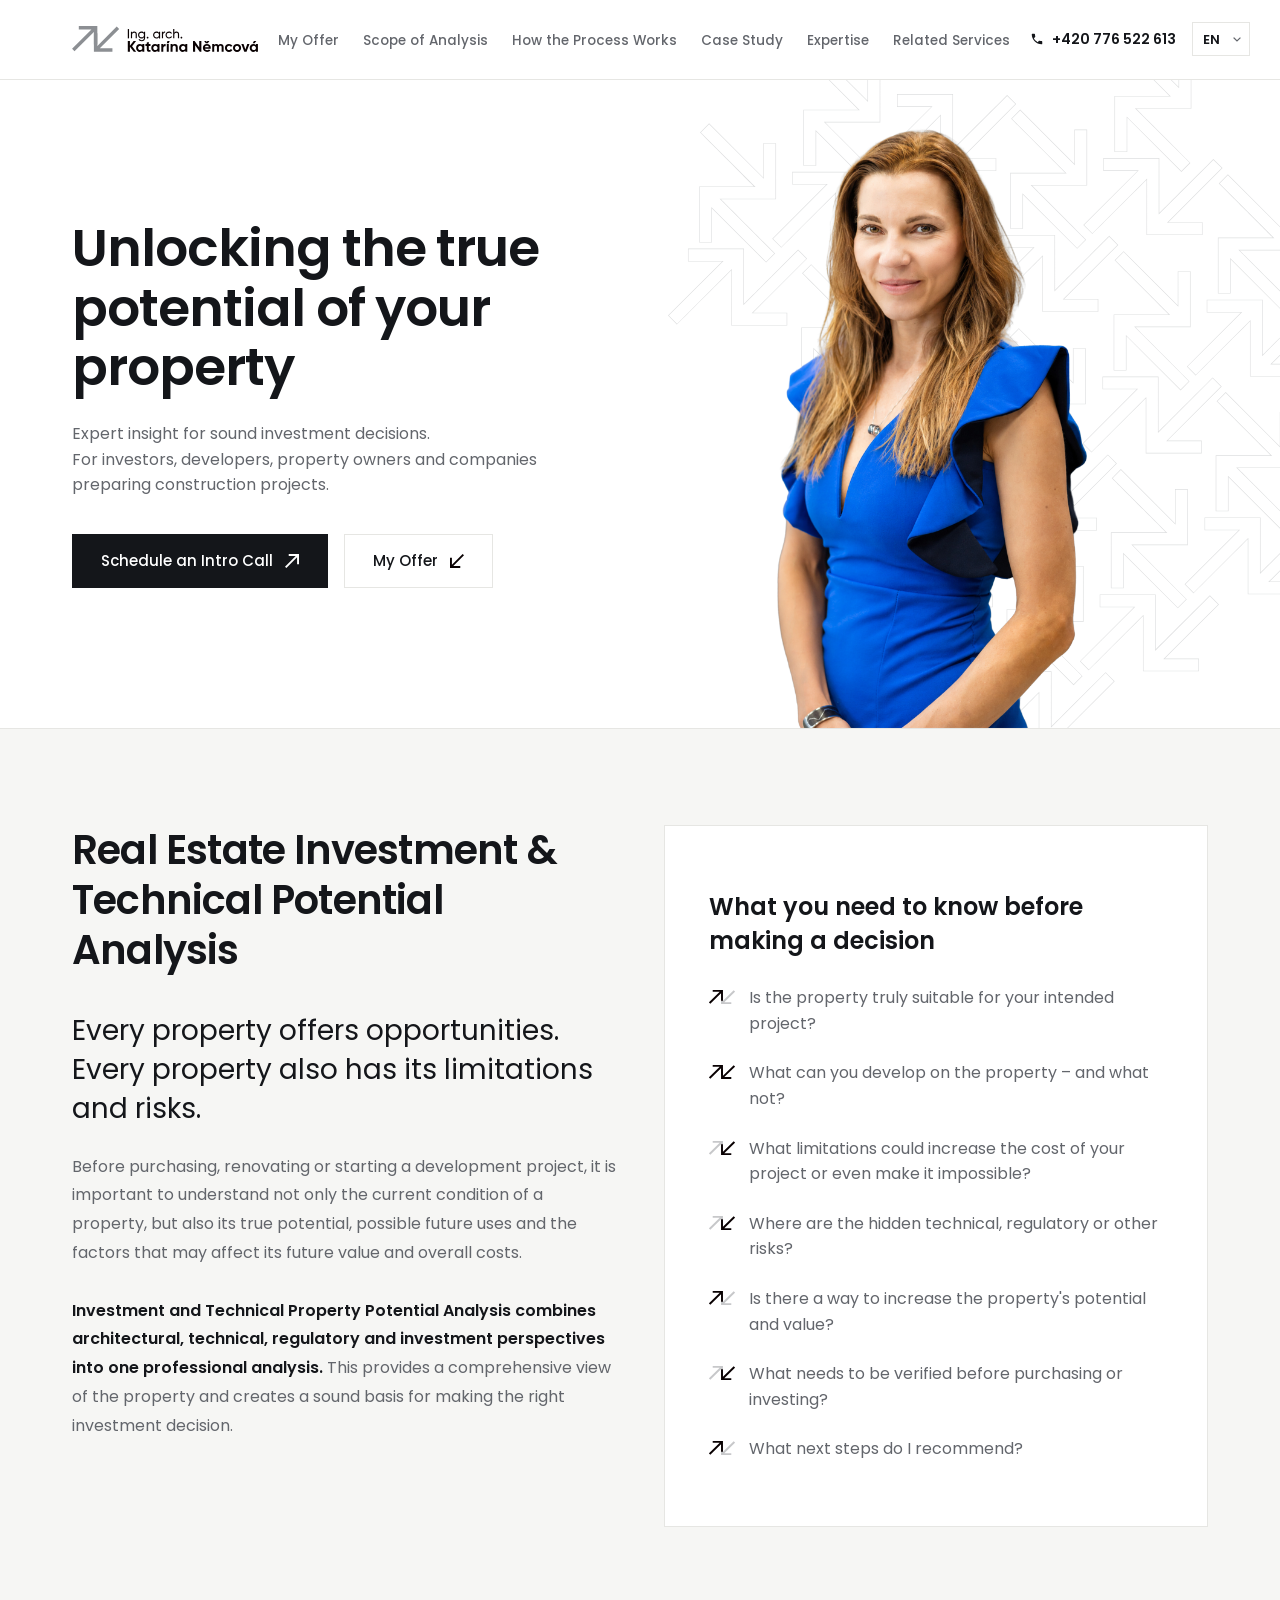
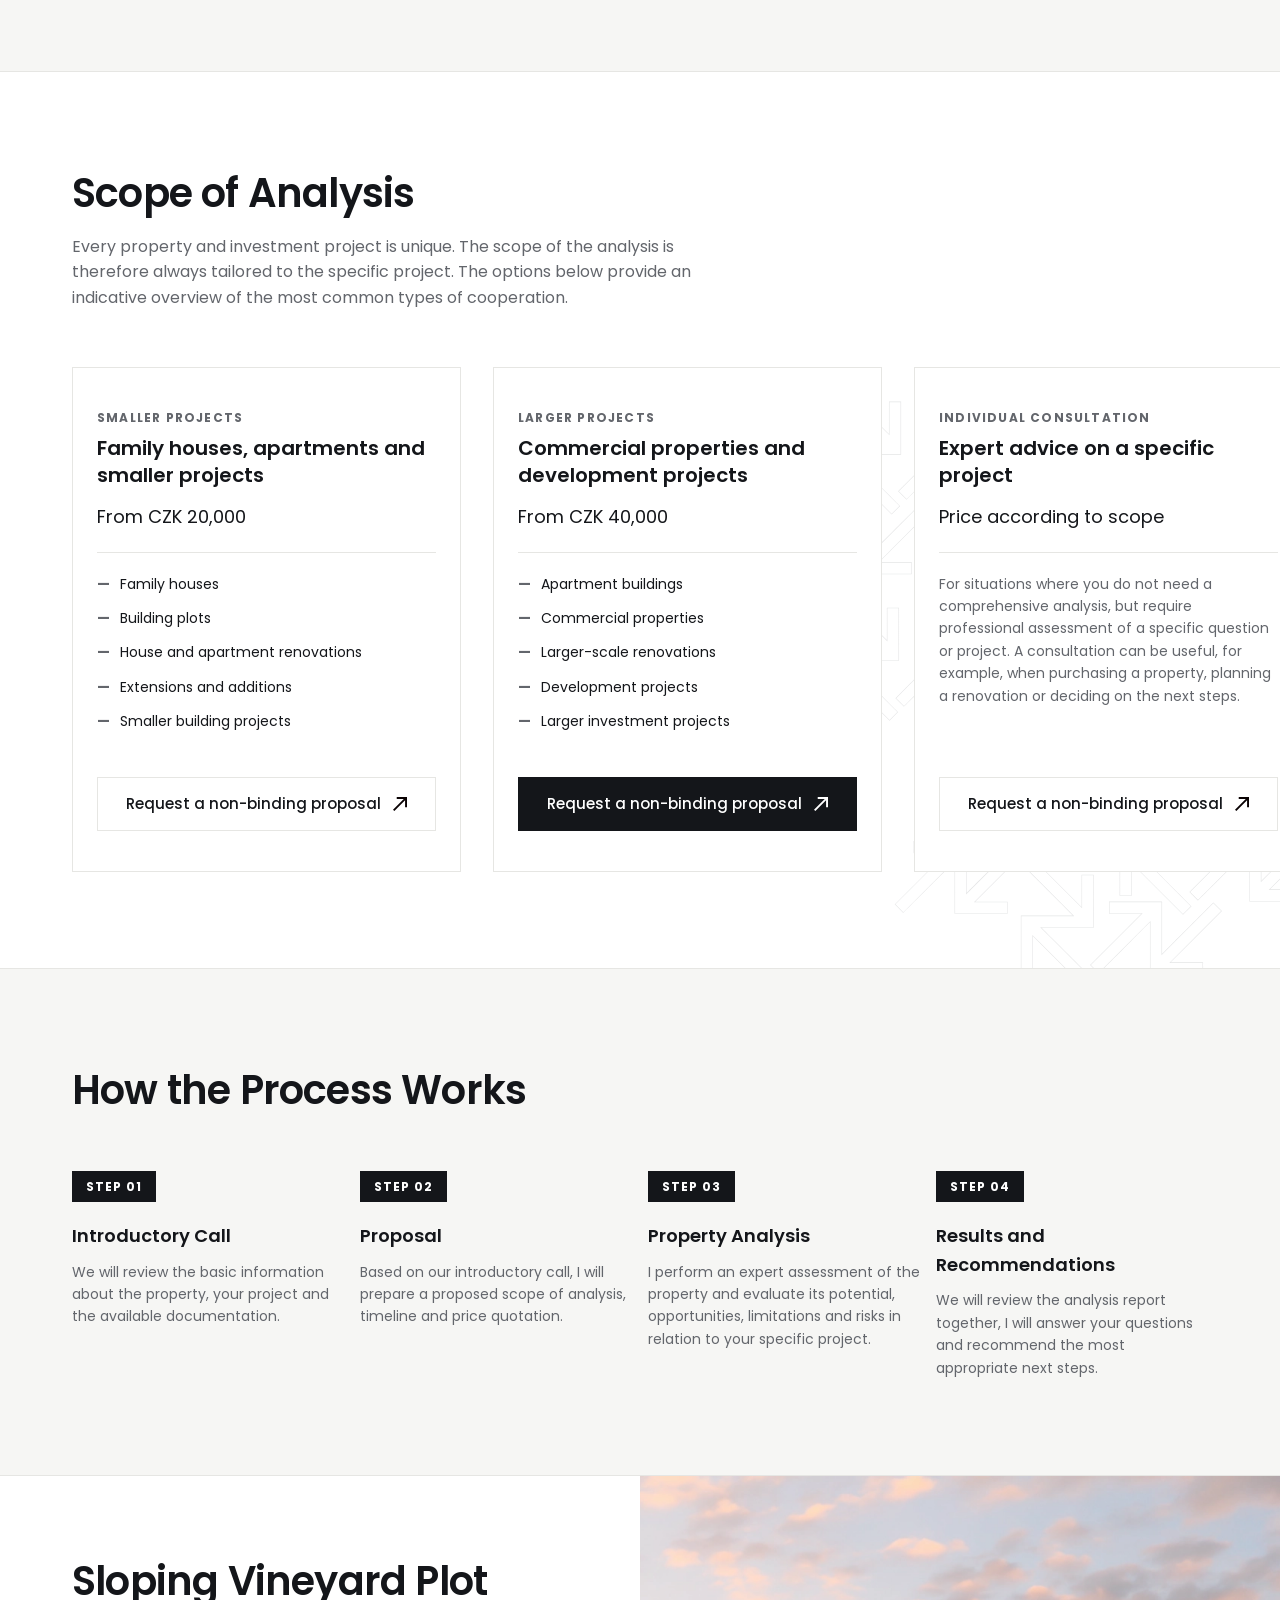
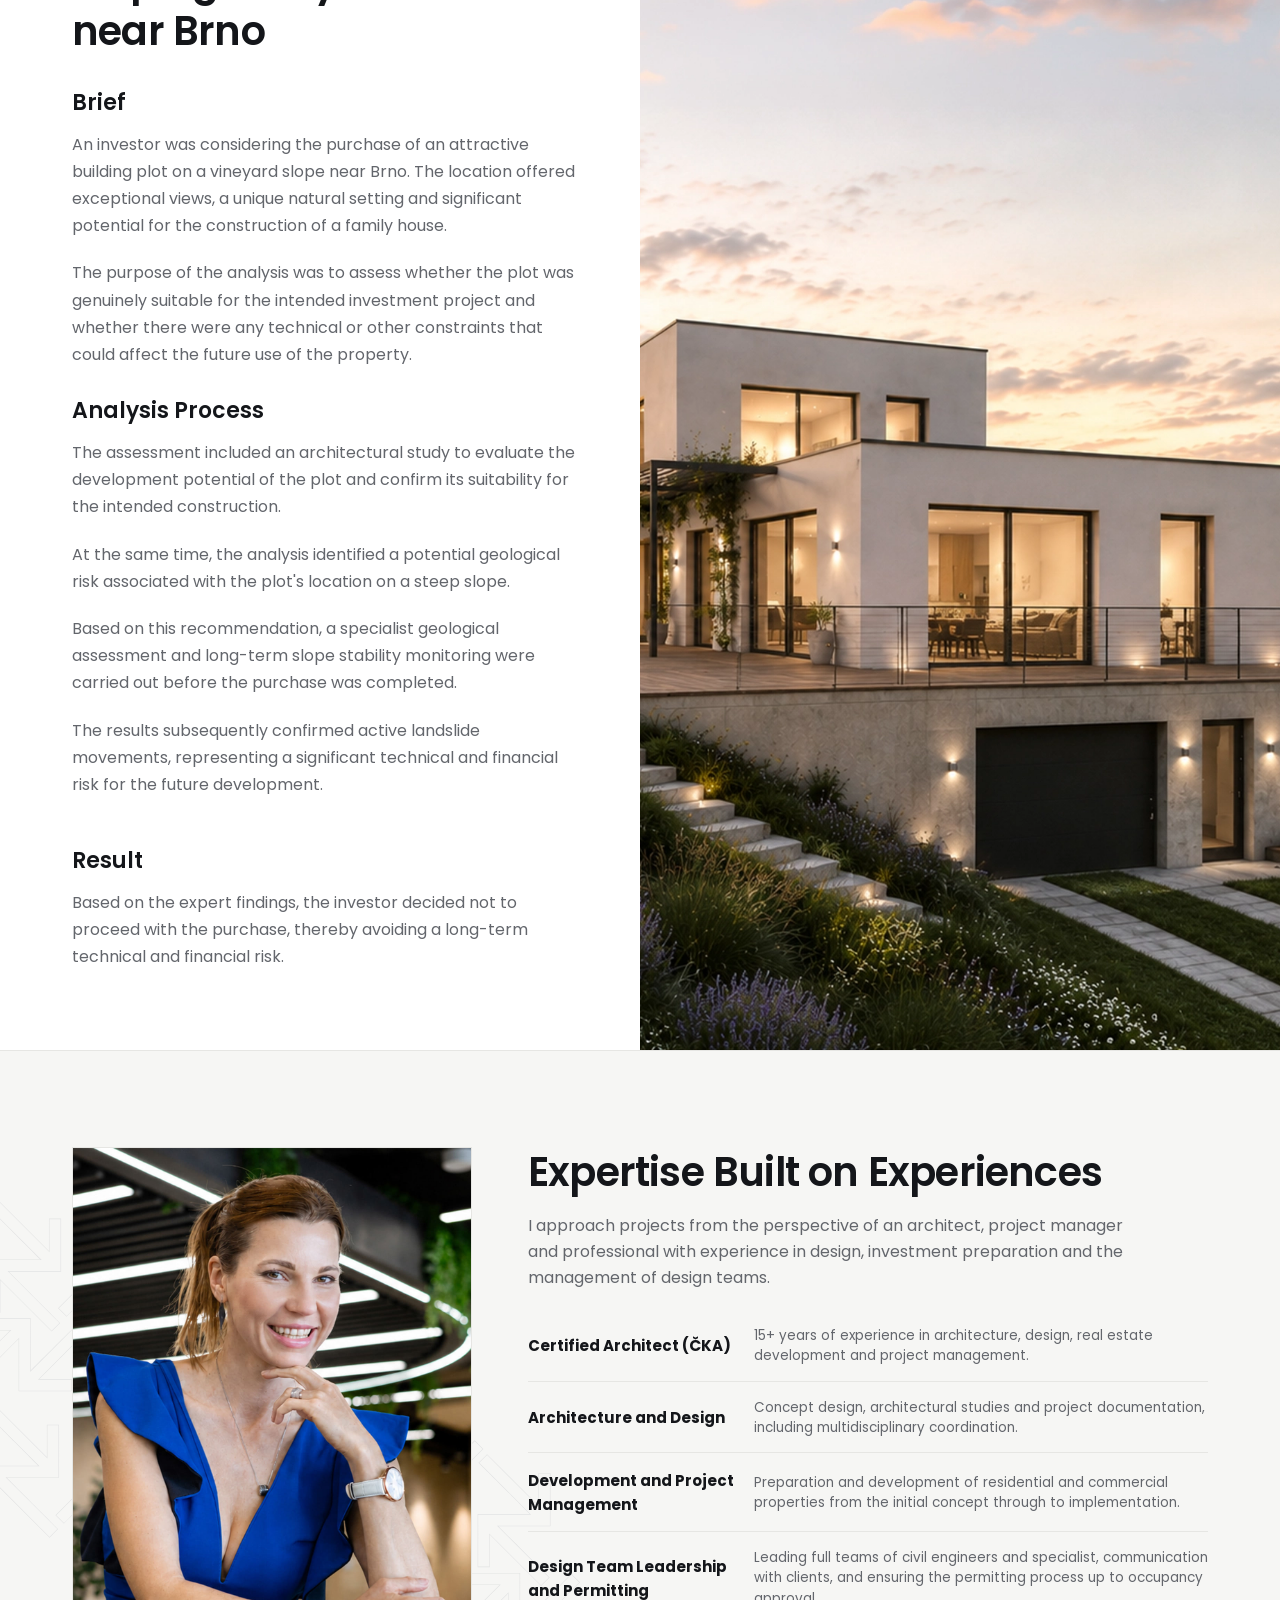
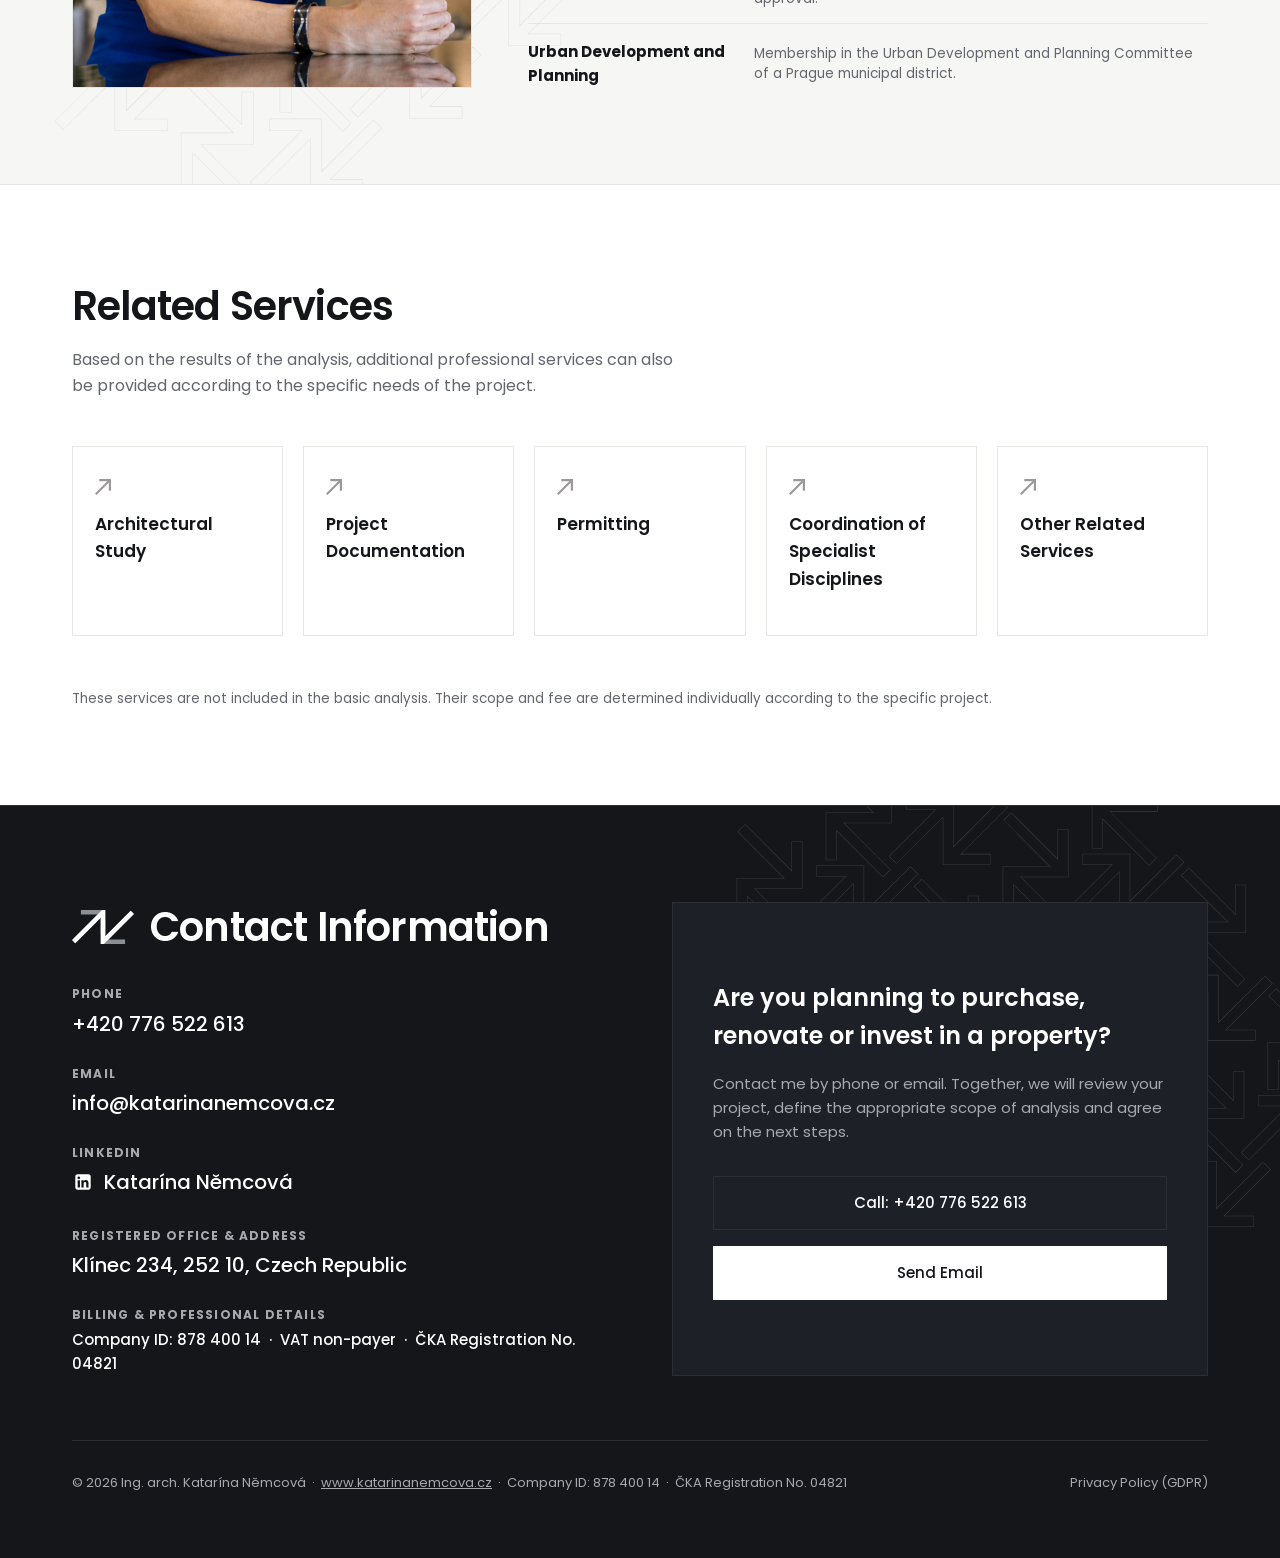
==== commit 93d42417: "New EN translations." ====
--- a/en/index.html
+++ b/en/index.html
@@ -4,9 +4,9 @@
 <head>
   <meta charset="UTF-8">
   <meta name="viewport" content="width=device-width, initial-scale=1.0">
-  <title>Ing. arch. Katarína Němcová | Independent Real Estate Investment & Technical Potential Analysis</title>
+  <title>Ing. arch. Katarína Němcová | Real Estate Investment & Technical Potential Analysis</title>
   <meta name="description"
-    content="Unlocking the true potential of real estate. Architectural due diligence, technical assessment, and optimization strategies for buyers, property owners, and investors.">
+    content="Unlocking the true potential of your property. Expert insight for sound investment decisions for investors, developers, property owners and companies preparing construction projects.">
 
   <!-- International SEO & Canonicals -->
   <link rel="canonical" href="https://www.katarinanemcova.cz/en/">
@@ -17,16 +17,16 @@
   <!-- Open Graph / Social Media -->
   <meta property="og:type" content="website">
   <meta property="og:url" content="https://www.katarinanemcova.cz/en/">
-  <meta property="og:title" content="Ing. arch. Katarína Němcová | Independent Real Estate Investment & Technical Potential Analysis">
-  <meta property="og:description" content="Unlocking the true potential of real estate. Architectural due diligence, technical assessment, and optimization strategies for buyers, property owners, and investors.">
+  <meta property="og:title" content="Ing. arch. Katarína Němcová | Real Estate Investment & Technical Potential Analysis">
+  <meta property="og:description" content="Unlocking the true potential of your property. Expert insight for sound investment decisions for investors, developers, property owners and companies preparing construction projects.">
   <meta property="og:locale" content="en_US">
   <meta property="og:locale:alternate" content="cs_CZ">
   <meta property="og:image" content="https://www.katarinanemcova.cz/assets/images/kn-about-me.jpg">
 
   <!-- Twitter Card -->
   <meta name="twitter:card" content="summary_large_image">
-  <meta name="twitter:title" content="Ing. arch. Katarína Němcová | Independent Real Estate Investment & Technical Potential Analysis">
-  <meta name="twitter:description" content="Unlocking the true potential of real estate. Architectural due diligence, technical assessment, and optimization strategies for buyers, property owners, and investors.">
+  <meta name="twitter:title" content="Ing. arch. Katarína Němcová | Real Estate Investment & Technical Potential Analysis">
+  <meta name="twitter:description" content="Unlocking the true potential of your property. Expert insight for sound investment decisions for investors, developers, property owners and companies preparing construction projects.">
   <meta name="twitter:image" content="https://www.katarinanemcova.cz/assets/images/kn-about-me.jpg">
 
   <!-- Early Language Detection & Redirection -->
@@ -76,12 +76,12 @@
 
       <nav>
         <ul class="nav-links">
-          <li><a href="#co-nabizim" class="nav-link">What I Offer</a></li>
+          <li><a href="#co-nabizim" class="nav-link">My Offer</a></li>
           <li><a href="#ceny" class="nav-link">Scope of Analysis</a></li>
-          <li><a href="#postup" class="nav-link">How It Works</a></li>
+          <li><a href="#postup" class="nav-link">How the Process Works</a></li>
           <li><a href="#pripad-z-praxe" class="nav-link">Case Study</a></li>
           <li><a href="#o-mne" class="nav-link">Expertise</a></li>
-          <li><a href="#sluzby" class="nav-link">Subsequent Services</a></li>
+          <li><a href="#sluzby" class="nav-link">Related Services</a></li>
         </ul>
       </nav>
 
@@ -116,12 +116,12 @@
 
   <!-- Mobile Navigation Drawer -->
   <div class="mobile-drawer" id="mobile-drawer">
-    <a href="#co-nabizim" class="nav-link">What I Offer</a>
+    <a href="#co-nabizim" class="nav-link">My Offer</a>
     <a href="#ceny" class="nav-link">Scope of Analysis</a>
-    <a href="#postup" class="nav-link">How It Works</a>
+    <a href="#postup" class="nav-link">How the Process Works</a>
     <a href="#pripad-z-praxe" class="nav-link">Case Study</a>
     <a href="#o-mne" class="nav-link">Expertise</a>
-    <a href="#sluzby" class="nav-link">Subsequent Services</a>
+    <a href="#sluzby" class="nav-link">Related Services</a>
 
     <div class="mobile-lang-row">
       <span class="mobile-lang-label">Language / Jazyk</span>
@@ -156,10 +156,10 @@
     <section class="hero">
       <div class="container hero-grid">
         <div class="hero-content">
-          <h1 class="hero-h1">Unlocking the true potential of real estate.</h1>
+          <h1 class="hero-h1">Unlocking the true potential of your property</h1>
           <p class="hero-perex">
-            Professional foundation for sound investment decisions.
-            For investors, developers, property owners, and companies preparing building projects.
+            Expert insight for sound investment decisions.<br>
+            For investors, developers, property owners and companies preparing construction projects.
           </p>
           <div class="hero-actions">
             <a href="#kontakt" class="btn btn-primary">
@@ -169,7 +169,7 @@
               </span>
             </a>
             <a href="#co-nabizim" class="btn btn-secondary">
-              What I Offer
+              My Offer
               <span class="btn-icon">
                 <img src="../assets/icons/down-simple-black.svg" alt="" aria-hidden="true">
               </span>
@@ -184,32 +184,32 @@
       </div>
     </section>
 
-    <!-- Section 2: What I Offer -->
+    <!-- Section 2: My Offer -->
     <section id="co-nabizim" class="section section-alt">
       <div class="container">
         <div class="section-intro-content">
           <div class="intro-content-left">
-            <h2 class="section-title">Analysis of Real Estate Investment & Technical Potential</h2>
-
-            <h3 class="section-intro-h3">Every property presents opportunities. <br> Every property also has its constraints and risks.
+            <h2 class="section-title">Real Estate Investment & Technical Potential Analysis</h2>
+
+            <h3 class="section-intro-h3">Every property offers opportunities.<br>Every property also has its limitations and risks.
             </h3>
 
             <div class="intro-content-text">
-              <p>Before purchasing, renovating, or initiating a development project, it is essential to understand not only the current state of a property, but also its true potential, future use options, and the factors that may influence its long-term value and total costs.</p><br>
-              <p><strong>The investment and technical potential analysis combines architectural, technical, regulatory, and investment perspectives into a single expert assessment.</strong> This delivers a comprehensive 360° view of the property and creates a solid foundation for sound investment decisions.</p>
+              <p>Before purchasing, renovating or starting a development project, it is important to understand not only the current condition of a property, but also its true potential, possible future uses and the factors that may affect its future value and overall costs.</p><br>
+              <p><strong>Investment and Technical Property Potential Analysis combines architectural, technical, regulatory and investment perspectives into one professional analysis.</strong> This provides a comprehensive view of the property and creates a sound basis for making the right investment decision.</p>
             </div>
           </div>
 
           <div class="checklist-card">
-            <h3>What you need to know before deciding</h3>
+            <h3>What you need to know before making a decision</h3>
             <ul class="checklist-items">
-              <li>Is the property truly suitable for your intended purpose?</li>
-              <li>What can you realistically build or realize—and what is unfeasible?</li>
-              <li>What restrictions could escalate costs or make the project impossible?</li>
-              <li>Where are the hidden technical, regulatory, or zoning risks?</li>
-              <li>Is there a way to enhance the property’s potential and market value?</li>
-              <li>What must be verified before buying or investing?</li>
-              <li>What is the recommended next course of action?</li>
+              <li>Is the property truly suitable for your intended project?</li>
+              <li>What can you develop on the property – and what not?</li>
+              <li>What limitations could increase the cost of your project or even make it impossible?</li>
+              <li>Where are the hidden technical, regulatory or other risks?</li>
+              <li>Is there a way to increase the property's potential and value?</li>
+              <li>What needs to be verified before purchasing or investing?</li>
+              <li>What next steps do I recommend?</li>
             </ul>
           </div>
         </div>
@@ -258,30 +258,30 @@
       </div>
     </section>
 
-    <!-- Section 3: Scope of Analysis & Pricing -->
+    <!-- Section 3: Scope of Analysis -->
     <section id="ceny" class="section">
       <img src="../assets/images/pattern.svg" class="pricing-pattern-bg" alt="" aria-hidden="true">
       <div class="container">
         <h2 class="section-title">Scope of Analysis</h2>
-        <p class="section-subtitle">Every property and investment intent is unique. Therefore, the scope of each analysis is always tailored individually to your specific project. The tiers below serve as an indicative overview of common types of cooperation.</p>
+        <p class="section-subtitle">Every property and investment project is unique. The scope of the analysis is therefore always tailored to the specific project. The options below provide an indicative overview of the most common types of cooperation.</p>
 
         <div class="pricing-grid">
           <!-- Card 1 -->
           <div class="pricing-card">
             <span class="pricing-target">Smaller Projects</span>
-            <h3 class="pricing-title">Family houses, apartments & smaller developments</h3>
-            <div class="pricing-price">From 20,000 CZK</div>
+            <h3 class="pricing-title">Family houses, apartments and smaller projects</h3>
+            <div class="pricing-price">From CZK 20,000</div>
 
             <ul class="pricing-features">
               <li>Family houses</li>
               <li>Building plots</li>
-              <li>House & apartment renovations</li>
+              <li>House and apartment renovations</li>
               <li>Extensions and additions</li>
               <li>Smaller building projects</li>
             </ul>
 
             <a href="#kontakt" class="btn btn-secondary">
-              Inquire Now
+              Request a non-binding proposal
               <span class="btn-icon">
                 <img src="../assets/icons/up-simple-black.svg" alt="" aria-hidden="true">
               </span>
@@ -291,19 +291,19 @@
           <!-- Card 2 (Featured / Highlighted) -->
           <div class="pricing-card">
             <span class="pricing-target">Larger Projects</span>
-            <h3 class="pricing-title">Commercial buildings & development projects</h3>
-            <div class="pricing-price">From 40,000 CZK</div>
+            <h3 class="pricing-title">Commercial properties and development projects</h3>
+            <div class="pricing-price">From CZK 40,000</div>
 
             <ul class="pricing-features">
               <li>Apartment buildings</li>
               <li>Commercial properties</li>
-              <li>Extensive reconstructions</li>
+              <li>Larger-scale renovations</li>
               <li>Development projects</li>
-              <li>Larger investment schemes</li>
+              <li>Larger investment projects</li>
             </ul>
 
             <a href="#kontakt" class="btn btn-primary">
-              Inquire Now
+              Request a non-binding proposal
               <span class="btn-icon">
                 <img src="../assets/icons/up-simple-black.svg" alt="" aria-hidden="true">
               </span>
@@ -313,13 +313,13 @@
           <!-- Card 3 -->
           <div class="pricing-card">
             <span class="pricing-target">Individual Consultation</span>
-            <h3 class="pricing-title">Expert advisory for specific intents</h3>
-            <div class="pricing-price">Tailored to scope</div>
-
-            <p class="pricing-desc">For situations where you do not need a comprehensive analysis, but require an expert opinion on a specific question or scenario. Consultations assist during property acquisition, planned alterations, or when deciding on the next strategic step.</p>
+            <h3 class="pricing-title">Expert advice on a specific project</h3>
+            <div class="pricing-price">Price according to scope</div>
+
+            <p class="pricing-desc">For situations where you do not need a comprehensive analysis, but require professional assessment of a specific question or project. A consultation can be useful, for example, when purchasing a property, planning a renovation or deciding on the next steps.</p>
 
             <a href="#kontakt" class="btn btn-secondary">
-              Inquire Now
+              Request a non-binding proposal
               <span class="btn-icon">
                 <img src="../assets/icons/up-simple-black.svg" alt="" aria-hidden="true">
               </span>
@@ -329,34 +329,34 @@
       </div>
     </section>
 
-    <!-- Section 4: How We Work Together -->
+    <!-- Section 4: How the Process Works -->
     <section id="postup" class="section section-alt">
       <div class="container">
-        <h2 class="section-title">How We Work Together</h2>
+        <h2 class="section-title">How the Process Works</h2>
 
         <div class="process-grid">
           <div class="process-step">
             <span class="process-number">STEP 01</span>
-            <h3 class="process-title">Initial Consultation</h3>
-            <p class="process-desc">Together we review essential property details, your investment intent, and available documentation.</p>
+            <h3 class="process-title">Introductory Call</h3>
+            <p class="process-desc">We will review the basic information about the property, your project and the available documentation.</p>
           </div>
 
           <div class="process-step">
             <span class="process-number">STEP 02</span>
-            <h3 class="process-title">Scope Proposal</h3>
-            <p class="process-desc">Based on the initial consultation, I will prepare a proposed scope of analysis, timeline, and quote.</p>
+            <h3 class="process-title">Proposal</h3>
+            <p class="process-desc">Based on our introductory call, I will prepare a proposed scope of analysis, timeline and price quotation.</p>
           </div>
 
           <div class="process-step">
             <span class="process-number">STEP 03</span>
             <h3 class="process-title">Property Analysis</h3>
-            <p class="process-desc">I perform a thorough expert assessment of the property, examining its potential, constraints, and risks tailored to your goals.</p>
+            <p class="process-desc">I perform an expert assessment of the property and evaluate its potential, opportunities, limitations and risks in relation to your specific project.</p>
           </div>
 
           <div class="process-step">
             <span class="process-number">STEP 04</span>
-            <h3 class="process-title">Findings & Recommendations</h3>
-            <p class="process-desc">We review the analysis report together, answer all your questions, and outline the recommended next steps.</p>
+            <h3 class="process-title">Results and Recommendations</h3>
+            <p class="process-desc">We will review the analysis report together, I will answer your questions and recommend the most appropriate next steps.</p>
           </div>
         </div>
       </div>
@@ -365,24 +365,28 @@
     <!-- Section 5: Case Study -->
     <section id="pripad-z-praxe" class="case-study-split-section">
       <div class="case-study-left-col">
-        <h2 class="section-title">Sloped Vineyard Plot<br> Near Brno</h2>
+        <h2 class="section-title">Sloping Vineyard Plot near Brno</h2>
 
         <div class="case-study-body">
-          <h3>Assignment & Objective</h3>
-          <p>An investor was considering purchasing an attractive building plot on a vineyard slope near Brno. The location offered exceptional views, a unique natural setting, and high potential for building a family residence. The goal of the analysis was to verify whether the plot truly matched the planned investment intent and whether technical or regulatory constraints could affect future development.</p>
+          <h3>Brief</h3>
+          <p>An investor was considering the purchase of an attractive building plot on a vineyard slope near Brno. The location offered exceptional views, a unique natural setting and significant potential for the construction of a family house.</p>
+          <p>The purpose of the analysis was to assess whether the plot was genuinely suitable for the intended investment project and whether there were any technical or other constraints that could affect the future use of the property.</p>
 
           <h3>Analysis Process</h3>
-          <p>The assessment included an architectural study that confirmed the plot’s viability and spatial potential for the planned construction. Crucially, the analysis identified potential geological risks associated with the steep slope. Based on this recommendation, an expert geological survey and long-term slope stability measurements were carried out before finalizing the purchase. The findings subsequently <strong>confirmed active landslide movements</strong>, representing substantial technical and financial risks for future building works.</p>
+          <p>The assessment included an architectural study to evaluate the development potential of the plot and confirm its suitability for the intended construction.</p>
+          <p>At the same time, the analysis identified a potential geological risk associated with the plot's location on a steep slope.</p>
+          <p>Based on this recommendation, a specialist geological assessment and long-term slope stability monitoring were carried out before the purchase was completed.</p>
+          <p>The results subsequently confirmed active landslide movements, representing a significant technical and financial risk for the future development.</p>
 
           <h3 class="result-h3">
             Result
           </h3>
-          <p>Based on the expert findings, the <strong>investor decided to withdraw from the acquisition</strong>, thereby avoiding long-term technical complications and financial losses in the millions.</p>
+          <p>Based on the expert findings, the investor decided not to proceed with the purchase, thereby avoiding a long-term technical and financial risk.</p>
         </div>
       </div>
 
       <div class="case-study-right-col">
-        <img src="../assets/images/kn-case-study2.webp" alt="Sloped Vineyard Plot Near Brno">
+        <img src="../assets/images/kn-case-study2.webp" alt="Sloping Vineyard Plot near Brno">
       </div>
     </section>
 
@@ -396,49 +400,49 @@
           </div>
 
           <div>
-            <h2 class="section-title">Expertise Built on Experience</h2>
+            <h2 class="section-title">Expertise Built on Experiences</h2>
             <p class="section-subtitle">
-              I approach projects through the combined lens of an architect, project manager, and experienced practitioner in architectural design, investment preparation, and leading multidisciplinary project teams.
+              I approach projects from the perspective of an architect, project manager and professional with experience in design, investment preparation and the management of design teams.
             </p>
 
             <div class="about-highlights-list">
               <div class="about-highlight-row">
                 <div class="about-highlight-title">Certified Architect (ČKA)</div>
-                <div class="about-highlight-desc">15+ years of experience across architecture, design, real estate development, and project management.</div>
+                <div class="about-highlight-desc">15+ years of experience in architecture, design, real estate development and project management.</div>
               </div>
 
               <div class="about-highlight-row">
-                <div class="about-highlight-title">Architecture & Design</div>
-                <div class="about-highlight-desc">Concept design, architectural studies, and comprehensive project documentation including multidisciplinary coordination.</div>
+                <div class="about-highlight-title">Architecture and Design</div>
+                <div class="about-highlight-desc">Concept design, architectural studies and project documentation, including multidisciplinary coordination.</div>
               </div>
 
               <div class="about-highlight-row">
-                <div class="about-highlight-title">Development & Project Management</div>
-                <div class="about-highlight-desc">Preparation and development of residential and commercial properties from initial vision to completion.</div>
+                <div class="about-highlight-title">Development and Project Management</div>
+                <div class="about-highlight-desc">Preparation and development of residential and commercial properties from the initial concept through to implementation.</div>
               </div>
 
               <div class="about-highlight-row">
-                <div class="about-highlight-title">Team Leadership & Engineering</div>
-                <div class="about-highlight-desc">Leading full teams of civil engineers and specialist trades, managing client communications, and securing building permits up to final occupancy approval.</div>
+                <div class="about-highlight-title">Design Team Leadership and Permitting</div>
+                <div class="about-highlight-desc">Leading full teams of civil engineers and specialist, communication with clients, and ensuring the permitting process up to occupancy approval.</div>
               </div>
 
               <div class="about-highlight-row">
-                <div class="about-highlight-title">Territorial Development & Urban Planning</div>
-                <div class="about-highlight-desc">Service on the Committee for Territorial Development and Urban Planning for Prague municipal district.</div>
-              </div>
-            </div>
-          </div>
-        </div>
-      </div>
-    </section>
-
-    <!-- Section 7: Subsequent Services -->
+                <div class="about-highlight-title">Urban Development and Planning</div>
+                <div class="about-highlight-desc">Membership in the Urban Development and Planning Committee of a Prague municipal district.</div>
+              </div>
+            </div>
+          </div>
+        </div>
+      </div>
+    </section>
+
+    <!-- Section 7: Related Services -->
     <section id="sluzby" class="section">
       <div class="container">
         <div class="services-header-flex">
           <div>
-            <h2 class="section-title">Subsequent Services</h2>
-            <p class="section-subtitle">Based on the analysis findings, subsequent specialized professional services can be provided according to the specific needs of your project.</p>
+            <h2 class="section-title">Related Services</h2>
+            <p class="section-subtitle">Based on the results of the analysis, additional professional services can also be provided according to the specific needs of the project.</p>
           </div>
 
           <div class="slider-arrows">
@@ -460,21 +464,21 @@
 
           <div class="service-card">
             <img src="../assets/icons/up-simple-black.svg" class="service-icon" alt="" aria-hidden="true">
-            <h3 class="service-title">Engineering & Permitting</h3>
+            <h3 class="service-title">Permitting</h3>
           </div>
 
           <div class="service-card">
             <img src="../assets/icons/up-simple-black.svg" class="service-icon" alt="" aria-hidden="true">
-            <h3 class="service-title">Specialist Trade Coordination</h3>
+            <h3 class="service-title">Coordination of Specialist Disciplines</h3>
           </div>
 
           <div class="service-card">
             <img src="../assets/icons/up-simple-black.svg" class="service-icon" alt="" aria-hidden="true">
-            <h3 class="service-title">Additional Advisory Services</h3>
-          </div>
-        </div>
-
-        <p class="services-disclaimer">These services are not part of the initial baseline analysis. Their scope and pricing are agreed upon individually based on specific project requirements.</p>
+            <h3 class="service-title">Other Related Services</h3>
+          </div>
+        </div>
+
+        <p class="services-disclaimer">These services are not included in the basic analysis. Their scope and fee are determined individually according to the specific project.</p>
       </div>
     </section>
 
@@ -518,18 +522,17 @@
               </div>
 
               <div class="contact-item">
-                <span class="contact-label">Billing & Professional Data</span>
-                <span class="contact-value" style="font-size: 15px;">ID (IČO): 878 400 14 &nbsp;·&nbsp; Non-VAT payer
-                  &nbsp;·&nbsp; ČKA Reg. No.:
-                  04821</span>
+                <span class="contact-label">Billing & Professional Details</span>
+                <span class="contact-value" style="font-size: 15px;">Company ID: 878 400 14 &nbsp;·&nbsp; VAT non-payer
+                  &nbsp;·&nbsp; ČKA Registration No. 04821</span>
               </div>
             </div>
           </div>
 
           <div class="contact-action-box">
-            <h3 class="contact-action-title">Planning a property purchase, renovation, or investment?</h3>
+            <h3 class="contact-action-title">Are you planning to purchase, renovate or invest in a property?</h3>
             <p class="contact-action-desc">
-              Contact me by phone or email. Together we will evaluate your project, define the appropriate scope of analysis, and schedule the next steps.
+              Contact me by phone or email. Together, we will review your project, define the appropriate scope of analysis and agree on the next steps.
             </p>
             <div style="display: flex; flex-direction: column; gap: 16px;">
               <a href="tel:+420776522613" class="btn btn-outline-white">
@@ -546,8 +549,7 @@
         <div class="footer-bottom">
           <div>
             © 2026 Ing. arch. Katarína Němcová &nbsp;·&nbsp; <a href="https://www.katarinanemcova.cz/en/" target="_blank"
-              style="color: inherit; text-decoration: underline;">www.katarinanemcova.cz</a> &nbsp;·&nbsp; ID: 878 400
-            14 &nbsp;·&nbsp; ČKA Reg. No.: 04821
+              style="color: inherit; text-decoration: underline;">www.katarinanemcova.cz</a> &nbsp;·&nbsp; Company ID: 878 400 14 &nbsp;·&nbsp; ČKA Registration No. 04821
           </div>
           <div class="footer-links">
             <a href="gdpr.html">Privacy Policy (GDPR)</a>
--- a/css/style.css
+++ b/css/style.css
@@ -367,11 +367,13 @@
 }
 
 .mobile-toggle span {
+  display: block;
   width: 20px;
   height: 2px;
   background-color: var(--color-text-main);
-  transition: all var(--transition-fast);
+  transition: transform var(--transition-fast), opacity var(--transition-fast);
   margin: 2px 0;
+  transform-origin: center;
 }
 
 .mobile-toggle[aria-expanded="true"] span:nth-child(1) {
@@ -380,6 +382,7 @@
 
 .mobile-toggle[aria-expanded="true"] span:nth-child(2) {
   opacity: 0;
+  transform: scale(0);
 }
 
 .mobile-toggle[aria-expanded="true"] span:nth-child(3) {
